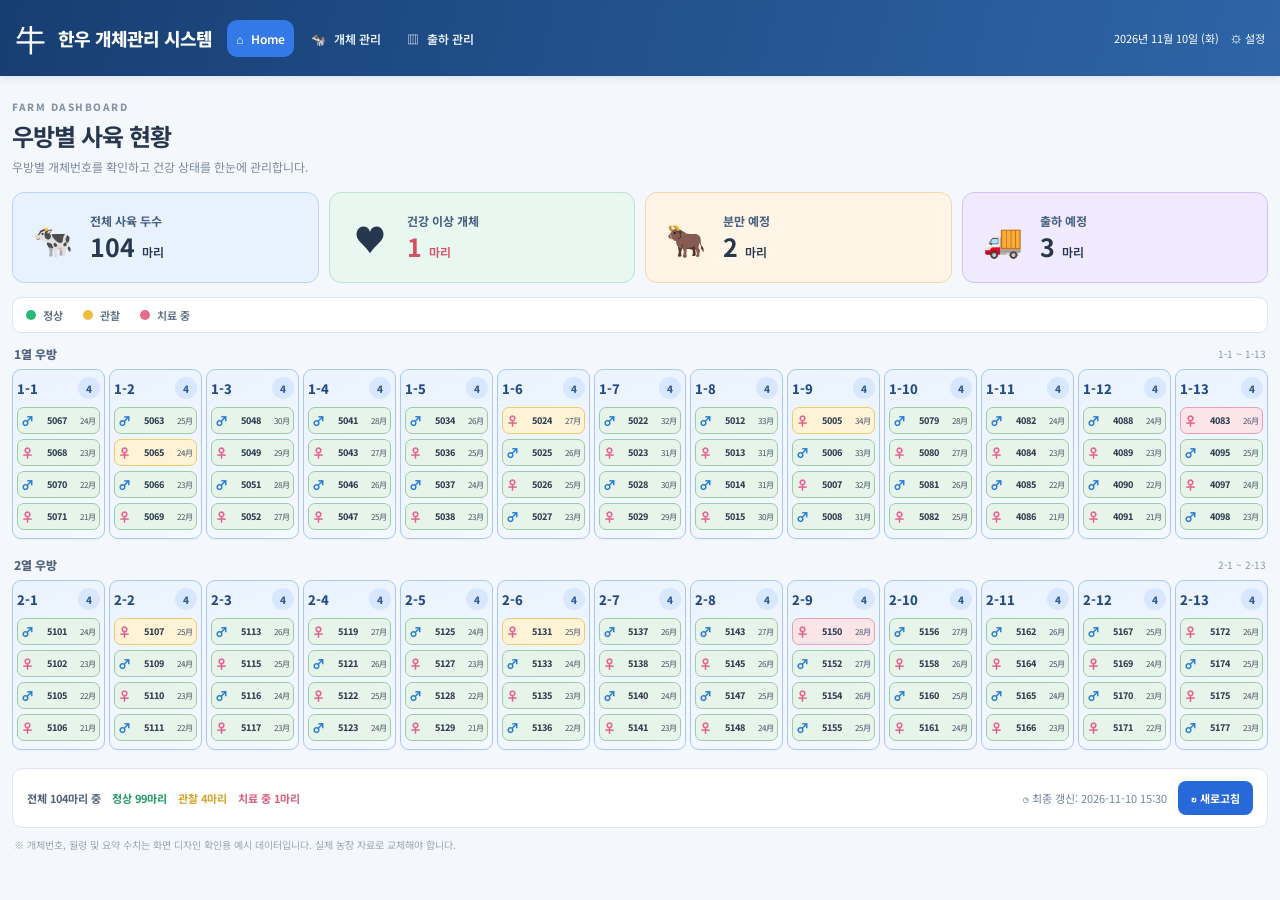
==== index.html @ b90d344c "first commit" ====
<!DOCTYPE html>
<html lang="ko">
<head>
<meta charset="UTF-8">
<meta name="viewport" content="width=device-width, initial-scale=1.0">
<meta name="description" content="한우 농장의 우방별 개체 현황 관리">
<title>한우 개체관리 시스템</title>
<link rel="stylesheet" href="style.css">
</head>
<body>
<header class="site-header">
  <a class="brand" href="#"><span class="brand-icon">牛</span><span class="brand-name">한우 개체관리 시스템</span></a>
  <nav class="main-nav" aria-label="주 메뉴">
    <a class="nav-link active" href="#"><span>⌂</span>Home</a>
    <a class="nav-link" href="#"><span>🐄</span>개체 관리</a>
    <a class="nav-link" href="#"><span>▥</span>출하 관리</a>
  </nav>
  <div class="header-tools"><span class="today">2026년 11월 10일 (화)</span><a href="#">⚙ 설정</a></div>
</header>
<main class="page">
  <section class="page-title"><p class="eyebrow">FARM DASHBOARD</p><h1>우방별 사육 현황</h1><p>우방별 개체번호를 확인하고 건강 상태를 한눈에 관리합니다.</p></section>
  <section class="summary-cards">
    <article class="summary-card total"><span class="summary-icon">🐄</span><div><span class="summary-label">전체 사육 두수</span><strong>104 <small>마리</small></strong></div></article>
    <article class="summary-card health"><span class="summary-icon">♥</span><div><span class="summary-label">건강 이상 개체</span><strong>1 <small>마리</small></strong></div></article>
    <article class="summary-card calving"><span class="summary-icon">🐂</span><div><span class="summary-label">분만 예정</span><strong>2 <small>마리</small></strong></div></article>
    <article class="summary-card shipping"><span class="summary-icon">🚚</span><div><span class="summary-label">출하 예정</span><strong>3 <small>마리</small></strong></div></article>
  </section>
  <section class="legend"><span><i class="dot normal-dot"></i>정상</span><span><i class="dot watch-dot"></i>관찰</span><span><i class="dot treatment-dot"></i>치료 중</span></section>
  <section class="pens-section">
    <div class="row-heading"><h2>1열 우방</h2><span>1-1 ~ 1-13</span></div>
    <div class="pen-grid"><section class="pen"><div class="pen-head"><h2>1-1</h2><span class="pen-count">4</span></div><div class="animal-list"><div class="animal normal"><span class="sex male" aria-label="수소">♂</span><strong>5067</strong><span class="age">24月</span></div><div class="animal normal"><span class="sex female" aria-label="암소">♀</span><strong>5068</strong><span class="age">23月</span></div><div class="animal normal"><span class="sex male" aria-label="수소">♂</span><strong>5070</strong><span class="age">22月</span></div><div class="animal normal"><span class="sex female" aria-label="암소">♀</span><strong>5071</strong><span class="age">21月</span></div></div></section>
<section class="pen"><div class="pen-head"><h2>1-2</h2><span class="pen-count">4</span></div><div class="animal-list"><div class="animal normal"><span class="sex male" aria-label="수소">♂</span><strong>5063</strong><span class="age">25月</span></div><div class="animal watch"><span class="sex female" aria-label="암소">♀</span><strong>5065</strong><span class="age">24月</span></div><div class="animal normal"><span class="sex male" aria-label="수소">♂</span><strong>5066</strong><span class="age">23月</span></div><div class="animal normal"><span class="sex female" aria-label="암소">♀</span><strong>5069</strong><span class="age">22月</span></div></div></section>
<section class="pen"><div class="pen-head"><h2>1-3</h2><span class="pen-count">4</span></div><div class="animal-list"><div class="animal normal"><span class="sex male" aria-label="수소">♂</span><strong>5048</strong><span class="age">30月</span></div><div class="animal normal"><span class="sex female" aria-label="암소">♀</span><strong>5049</strong><span class="age">29月</span></div><div class="animal normal"><span class="sex male" aria-label="수소">♂</span><strong>5051</strong><span class="age">28月</span></div><div class="animal normal"><span class="sex female" aria-label="암소">♀</span><strong>5052</strong><span class="age">27月</span></div></div></section>
<section class="pen"><div class="pen-head"><h2>1-4</h2><span class="pen-count">4</span></div><div class="animal-list"><div class="animal normal"><span class="sex male" aria-label="수소">♂</span><strong>5041</strong><span class="age">28月</span></div><div class="animal normal"><span class="sex female" aria-label="암소">♀</span><strong>5043</strong><span class="age">27月</span></div><div class="animal normal"><span class="sex male" aria-label="수소">♂</span><strong>5046</strong><span class="age">26月</span></div><div class="animal normal"><span class="sex female" aria-label="암소">♀</span><strong>5047</strong><span class="age">25月</span></div></div></section>
<section class="pen"><div class="pen-head"><h2>1-5</h2><span class="pen-count">4</span></div><div class="animal-list"><div class="animal normal"><span class="sex male" aria-label="수소">♂</span><strong>5034</strong><span class="age">26月</span></div><div class="animal normal"><span class="sex female" aria-label="암소">♀</span><strong>5036</strong><span class="age">25月</span></div><div class="animal normal"><span class="sex male" aria-label="수소">♂</span><strong>5037</strong><span class="age">24月</span></div><div class="animal normal"><span class="sex female" aria-label="암소">♀</span><strong>5038</strong><span class="age">23月</span></div></div></section>
<section class="pen"><div class="pen-head"><h2>1-6</h2><span class="pen-count">4</span></div><div class="animal-list"><div class="animal watch"><span class="sex female" aria-label="암소">♀</span><strong>5024</strong><span class="age">27月</span></div><div class="animal normal"><span class="sex male" aria-label="수소">♂</span><strong>5025</strong><span class="age">26月</span></div><div class="animal normal"><span class="sex female" aria-label="암소">♀</span><strong>5026</strong><span class="age">25月</span></div><div class="animal normal"><span class="sex male" aria-label="수소">♂</span><strong>5027</strong><span class="age">23月</span></div></div></section>
<section class="pen"><div class="pen-head"><h2>1-7</h2><span class="pen-count">4</span></div><div class="animal-list"><div class="animal normal"><span class="sex male" aria-label="수소">♂</span><strong>5022</strong><span class="age">32月</span></div><div class="animal normal"><span class="sex female" aria-label="암소">♀</span><strong>5023</strong><span class="age">31月</span></div><div class="animal normal"><span class="sex male" aria-label="수소">♂</span><strong>5028</strong><span class="age">30月</span></div><div class="animal normal"><span class="sex female" aria-label="암소">♀</span><strong>5029</strong><span class="age">29月</span></div></div></section>
<section class="pen"><div class="pen-head"><h2>1-8</h2><span class="pen-count">4</span></div><div class="animal-list"><div class="animal normal"><span class="sex male" aria-label="수소">♂</span><strong>5012</strong><span class="age">33月</span></div><div class="animal normal"><span class="sex female" aria-label="암소">♀</span><strong>5013</strong><span class="age">31月</span></div><div class="animal normal"><span class="sex male" aria-label="수소">♂</span><strong>5014</strong><span class="age">31月</span></div><div class="animal normal"><span class="sex female" aria-label="암소">♀</span><strong>5015</strong><span class="age">30月</span></div></div></section>
<section class="pen"><div class="pen-head"><h2>1-9</h2><span class="pen-count">4</span></div><div class="animal-list"><div class="animal watch"><span class="sex female" aria-label="암소">♀</span><strong>5005</strong><span class="age">34月</span></div><div class="animal normal"><span class="sex male" aria-label="수소">♂</span><strong>5006</strong><span class="age">33月</span></div><div class="animal normal"><span class="sex female" aria-label="암소">♀</span><strong>5007</strong><span class="age">32月</span></div><div class="animal normal"><span class="sex male" aria-label="수소">♂</span><strong>5008</strong><span class="age">31月</span></div></div></section>
<section class="pen"><div class="pen-head"><h2>1-10</h2><span class="pen-count">4</span></div><div class="animal-list"><div class="animal normal"><span class="sex male" aria-label="수소">♂</span><strong>5079</strong><span class="age">28月</span></div><div class="animal normal"><span class="sex female" aria-label="암소">♀</span><strong>5080</strong><span class="age">27月</span></div><div class="animal normal"><span class="sex male" aria-label="수소">♂</span><strong>5081</strong><span class="age">26月</span></div><div class="animal normal"><span class="sex female" aria-label="암소">♀</span><strong>5082</strong><span class="age">25月</span></div></div></section>
<section class="pen"><div class="pen-head"><h2>1-11</h2><span class="pen-count">4</span></div><div class="animal-list"><div class="animal normal"><span class="sex male" aria-label="수소">♂</span><strong>4082</strong><span class="age">24月</span></div><div class="animal normal"><span class="sex female" aria-label="암소">♀</span><strong>4084</strong><span class="age">23月</span></div><div class="animal normal"><span class="sex male" aria-label="수소">♂</span><strong>4085</strong><span class="age">22月</span></div><div class="animal normal"><span class="sex female" aria-label="암소">♀</span><strong>4086</strong><span class="age">21月</span></div></div></section>
<section class="pen"><div class="pen-head"><h2>1-12</h2><span class="pen-count">4</span></div><div class="animal-list"><div class="animal normal"><span class="sex male" aria-label="수소">♂</span><strong>4088</strong><span class="age">24月</span></div><div class="animal normal"><span class="sex female" aria-label="암소">♀</span><strong>4089</strong><span class="age">23月</span></div><div class="animal normal"><span class="sex male" aria-label="수소">♂</span><strong>4090</strong><span class="age">22月</span></div><div class="animal normal"><span class="sex female" aria-label="암소">♀</span><strong>4091</strong><span class="age">21月</span></div></div></section>
<section class="pen"><div class="pen-head"><h2>1-13</h2><span class="pen-count">4</span></div><div class="animal-list"><div class="animal treatment"><span class="sex female" aria-label="암소">♀</span><strong>4083</strong><span class="age">26月</span></div><div class="animal normal"><span class="sex male" aria-label="수소">♂</span><strong>4095</strong><span class="age">25月</span></div><div class="animal normal"><span class="sex female" aria-label="암소">♀</span><strong>4097</strong><span class="age">24月</span></div><div class="animal normal"><span class="sex male" aria-label="수소">♂</span><strong>4098</strong><span class="age">23月</span></div></div></section></div>
    <div class="row-heading second"><h2>2열 우방</h2><span>2-1 ~ 2-13</span></div>
    <div class="pen-grid"><section class="pen"><div class="pen-head"><h2>2-1</h2><span class="pen-count">4</span></div><div class="animal-list"><div class="animal normal"><span class="sex male" aria-label="수소">♂</span><strong>5101</strong><span class="age">24月</span></div><div class="animal normal"><span class="sex female" aria-label="암소">♀</span><strong>5102</strong><span class="age">23月</span></div><div class="animal normal"><span class="sex male" aria-label="수소">♂</span><strong>5105</strong><span class="age">22月</span></div><div class="animal normal"><span class="sex female" aria-label="암소">♀</span><strong>5106</strong><span class="age">21月</span></div></div></section>
<section class="pen"><div class="pen-head"><h2>2-2</h2><span class="pen-count">4</span></div><div class="animal-list"><div class="animal watch"><span class="sex female" aria-label="암소">♀</span><strong>5107</strong><span class="age">25月</span></div><div class="animal normal"><span class="sex male" aria-label="수소">♂</span><strong>5109</strong><span class="age">24月</span></div><div class="animal normal"><span class="sex female" aria-label="암소">♀</span><strong>5110</strong><span class="age">23月</span></div><div class="animal normal"><span class="sex male" aria-label="수소">♂</span><strong>5111</strong><span class="age">22月</span></div></div></section>
<section class="pen"><div class="pen-head"><h2>2-3</h2><span class="pen-count">4</span></div><div class="animal-list"><div class="animal normal"><span class="sex male" aria-label="수소">♂</span><strong>5113</strong><span class="age">26月</span></div><div class="animal normal"><span class="sex female" aria-label="암소">♀</span><strong>5115</strong><span class="age">25月</span></div><div class="animal normal"><span class="sex male" aria-label="수소">♂</span><strong>5116</strong><span class="age">24月</span></div><div class="animal normal"><span class="sex female" aria-label="암소">♀</span><strong>5117</strong><span class="age">23月</span></div></div></section>
<section class="pen"><div class="pen-head"><h2>2-4</h2><span class="pen-count">4</span></div><div class="animal-list"><div class="animal normal"><span class="sex female" aria-label="암소">♀</span><strong>5119</strong><span class="age">27月</span></div><div class="animal normal"><span class="sex male" aria-label="수소">♂</span><strong>5121</strong><span class="age">26月</span></div><div class="animal normal"><span class="sex female" aria-label="암소">♀</span><strong>5122</strong><span class="age">25月</span></div><div class="animal normal"><span class="sex male" aria-label="수소">♂</span><strong>5123</strong><span class="age">24月</span></div></div></section>
<section class="pen"><div class="pen-head"><h2>2-5</h2><span class="pen-count">4</span></div><div class="animal-list"><div class="animal normal"><span class="sex male" aria-label="수소">♂</span><strong>5125</strong><span class="age">24月</span></div><div class="animal normal"><span class="sex female" aria-label="암소">♀</span><strong>5127</strong><span class="age">23月</span></div><div class="animal normal"><span class="sex male" aria-label="수소">♂</span><strong>5128</strong><span class="age">22月</span></div><div class="animal normal"><span class="sex female" aria-label="암소">♀</span><strong>5129</strong><span class="age">21月</span></div></div></section>
<section class="pen"><div class="pen-head"><h2>2-6</h2><span class="pen-count">4</span></div><div class="animal-list"><div class="animal watch"><span class="sex female" aria-label="암소">♀</span><strong>5131</strong><span class="age">25月</span></div><div class="animal normal"><span class="sex male" aria-label="수소">♂</span><strong>5133</strong><span class="age">24月</span></div><div class="animal normal"><span class="sex female" aria-label="암소">♀</span><strong>5135</strong><span class="age">23月</span></div><div class="animal normal"><span class="sex male" aria-label="수소">♂</span><strong>5136</strong><span class="age">22月</span></div></div></section>
<section class="pen"><div class="pen-head"><h2>2-7</h2><span class="pen-count">4</span></div><div class="animal-list"><div class="animal normal"><span class="sex male" aria-label="수소">♂</span><strong>5137</strong><span class="age">26月</span></div><div class="animal normal"><span class="sex female" aria-label="암소">♀</span><strong>5138</strong><span class="age">25月</span></div><div class="animal normal"><span class="sex male" aria-label="수소">♂</span><strong>5140</strong><span class="age">24月</span></div><div class="animal normal"><span class="sex female" aria-label="암소">♀</span><strong>5141</strong><span class="age">23月</span></div></div></section>
<section class="pen"><div class="pen-head"><h2>2-8</h2><span class="pen-count">4</span></div><div class="animal-list"><div class="animal normal"><span class="sex male" aria-label="수소">♂</span><strong>5143</strong><span class="age">27月</span></div><div class="animal normal"><span class="sex female" aria-label="암소">♀</span><strong>5145</strong><span class="age">26月</span></div><div class="animal normal"><span class="sex male" aria-label="수소">♂</span><strong>5147</strong><span class="age">25月</span></div><div class="animal normal"><span class="sex female" aria-label="암소">♀</span><strong>5148</strong><span class="age">24月</span></div></div></section>
<section class="pen"><div class="pen-head"><h2>2-9</h2><span class="pen-count">4</span></div><div class="animal-list"><div class="animal treatment"><span class="sex female" aria-label="암소">♀</span><strong>5150</strong><span class="age">28月</span></div><div class="animal normal"><span class="sex male" aria-label="수소">♂</span><strong>5152</strong><span class="age">27月</span></div><div class="animal normal"><span class="sex female" aria-label="암소">♀</span><strong>5154</strong><span class="age">26月</span></div><div class="animal normal"><span class="sex male" aria-label="수소">♂</span><strong>5155</strong><span class="age">25月</span></div></div></section>
<section class="pen"><div class="pen-head"><h2>2-10</h2><span class="pen-count">4</span></div><div class="animal-list"><div class="animal normal"><span class="sex male" aria-label="수소">♂</span><strong>5156</strong><span class="age">27月</span></div><div class="animal normal"><span class="sex female" aria-label="암소">♀</span><strong>5158</strong><span class="age">26月</span></div><div class="animal normal"><span class="sex male" aria-label="수소">♂</span><strong>5160</strong><span class="age">25月</span></div><div class="animal normal"><span class="sex female" aria-label="암소">♀</span><strong>5161</strong><span class="age">24月</span></div></div></section>
<section class="pen"><div class="pen-head"><h2>2-11</h2><span class="pen-count">4</span></div><div class="animal-list"><div class="animal normal"><span class="sex male" aria-label="수소">♂</span><strong>5162</strong><span class="age">26月</span></div><div class="animal normal"><span class="sex female" aria-label="암소">♀</span><strong>5164</strong><span class="age">25月</span></div><div class="animal normal"><span class="sex male" aria-label="수소">♂</span><strong>5165</strong><span class="age">24月</span></div><div class="animal normal"><span class="sex female" aria-label="암소">♀</span><strong>5166</strong><span class="age">23月</span></div></div></section>
<section class="pen"><div class="pen-head"><h2>2-12</h2><span class="pen-count">4</span></div><div class="animal-list"><div class="animal normal"><span class="sex male" aria-label="수소">♂</span><strong>5167</strong><span class="age">25月</span></div><div class="animal normal"><span class="sex female" aria-label="암소">♀</span><strong>5169</strong><span class="age">24月</span></div><div class="animal normal"><span class="sex male" aria-label="수소">♂</span><strong>5170</strong><span class="age">23月</span></div><div class="animal normal"><span class="sex female" aria-label="암소">♀</span><strong>5171</strong><span class="age">22月</span></div></div></section>
<section class="pen"><div class="pen-head"><h2>2-13</h2><span class="pen-count">4</span></div><div class="animal-list"><div class="animal normal"><span class="sex female" aria-label="암소">♀</span><strong>5172</strong><span class="age">26月</span></div><div class="animal normal"><span class="sex male" aria-label="수소">♂</span><strong>5174</strong><span class="age">25月</span></div><div class="animal normal"><span class="sex female" aria-label="암소">♀</span><strong>5175</strong><span class="age">24月</span></div><div class="animal normal"><span class="sex male" aria-label="수소">♂</span><strong>5177</strong><span class="age">23月</span></div></div></section></div>
  </section>
  <footer class="dashboard-footer">
    <div class="health-summary"><strong>전체 104마리 중</strong><b class="ok">정상 99마리</b><b class="watch-text">관찰 4마리</b><b class="treat-text">치료 중 1마리</b></div>
    <div class="footer-right"><span>◷ 최종 갱신: 2026-11-10 15:30</span><button type="button">↻ 새로고침</button></div>
  </footer>
  <p class="sample-note">※ 개체번호, 월령 및 요약 수치는 화면 디자인 확인용 예시 데이터입니다. 실제 농장 자료로 교체해야 합니다.</p>
</main>
</body>
</html>
---- style.css ----
@import url('https://fonts.googleapis.com/css2?family=Noto+Sans+KR:wght@400;500;600;700;800&display=swap');
:root{--ink:#25364e;--muted:#7e8ba0;--line:#dce5f1}
*{box-sizing:border-box}
body{margin:0;background:#f4f7fc;color:var(--ink);font-family:'Noto Sans KR','Malgun Gothic',sans-serif}
.site-header{min-height:76px;padding:0 24px;display:flex;align-items:center;gap:28px;background:linear-gradient(105deg,#173e72,#2e65a7);color:#fff;box-shadow:0 2px 8px #163b681c}
.brand{display:flex;align-items:center;gap:12px;color:#fff;text-decoration:none;white-space:nowrap}
.brand-icon{font-size:31px}.brand-name{font-size:21px;font-weight:800;letter-spacing:-.8px}
.main-nav{display:flex;align-items:center;gap:8px;height:76px}
.nav-link{display:inline-flex;align-items:center;gap:8px;padding:11px 15px;border-radius:10px;color:#e8f0fb;text-decoration:none;font-size:14px;font-weight:600;white-space:nowrap}
.nav-link:hover,.nav-link.active{background:#3479e8;color:#fff}
.header-tools{display:flex;align-items:center;gap:22px;margin-left:auto;white-space:nowrap;font-size:13px}
.header-tools a{color:#fff;text-decoration:none}
.page{max-width:1800px;margin:0 auto;padding:23px 20px 26px}
.page-title{margin-bottom:17px}.eyebrow{margin:0 0 4px;color:#8292a9;font-size:10px;font-weight:800;letter-spacing:1.5px}
h1{margin:0;font-size:24px;letter-spacing:-1px}.page-title p:last-child{margin:5px 0 0;color:var(--muted);font-size:12px}
.summary-cards{display:grid;grid-template-columns:repeat(4,minmax(0,1fr));gap:10px}
.summary-card{min-height:91px;padding:13px 16px;display:flex;align-items:center;gap:13px;border:1px solid;border-radius:12px}
.total{background:#e8f2ff;border-color:#b9d4fb}.health{background:#e8f7ef;border-color:#b8e5ce}.calving{background:#fff4e5;border-color:#f3d8ad}.shipping{background:#f0eaff;border-color:#d2c0fa}
.summary-icon{width:48px;text-align:center;font-size:32px}.summary-label{display:block;color:#456080;font-size:12px;font-weight:700}
.summary-card strong{display:block;margin-top:1px;color:#26374e;font-size:25px;line-height:1.3}.summary-card small{font-size:12px;font-weight:600}.health strong{color:#d94e61}
.legend{display:flex;align-items:center;gap:20px;margin:14px 0 12px;padding:9px 13px;border:1px solid var(--line);border-radius:9px;background:#fff}
.legend span{display:inline-flex;align-items:center;gap:7px;color:#596a82;font-size:11px;font-weight:600}
.dot{width:10px;height:10px;border-radius:50%;display:inline-block}.normal-dot{background:#27b978}.watch-dot{background:#edbd3f}.treatment-dot{background:#e66c8a}
.row-heading{display:flex;align-items:center;justify-content:space-between;margin:9px 2px 7px}.row-heading h2{margin:0;color:#50627c;font-size:12px;font-weight:800}.row-heading span{color:#8a98ab;font-size:10px}
.pen-grid{display:grid;grid-template-columns:repeat(13,minmax(0,1fr));gap:5px}
.pen{min-width:0;min-height:164px;padding:7px 6px 8px;border:1px solid #a9c8fa;border-radius:9px;background:linear-gradient(155deg,#eaf3ff,#f4f8ff);box-shadow:0 1px 2px #284d7a0a}
.pen-head{display:flex;align-items:center;justify-content:space-between;margin-bottom:8px}.pen-head h2{margin:0;color:#234b83;font-size:13px;font-weight:800}
.pen-count{display:inline-grid;place-items:center;min-width:22px;height:22px;padding:0 5px;border-radius:50%;background:#d7e7ff;color:#315b91;font-size:10px;font-weight:800}
.animal-list{display:flex;flex-direction:column;gap:5px}
.animal{min-width:0;min-height:27px;padding:3px 4px;display:flex;align-items:center;justify-content:space-between;gap:3px;border:1px solid;border-radius:7px;color:#304052;font-size:10px;white-space:nowrap}
.animal.normal{background:#e7f4e9;border-color:#9acda4}.animal.watch{background:#fff3d5;border-color:#edcb72}.animal.treatment{background:#fbe5e9;border-color:#e6a0b0}
.sex{flex:0 0 auto;font-size:13px;font-weight:800}.male{color:#287bd8}.female{color:#e75b8d}
.animal strong{min-width:0;overflow:hidden;text-overflow:clip;font-size:10px;font-weight:800}.age{flex:0 0 auto;color:#46556a;font-size:9px}
.second{margin-top:17px}
.dashboard-footer{display:flex;align-items:center;justify-content:space-between;gap:14px;margin-top:18px;padding:12px 14px;border:1px solid var(--line);border-radius:10px;background:#fff}
.health-summary,.footer-right{display:flex;align-items:center;flex-wrap:wrap;gap:11px;font-size:11px}.health-summary strong{color:#52637b}
.ok{color:#239c66}.watch-text{color:#d6a52b}.treat-text{color:#d85f7d}.footer-right{color:#75849a}
.footer-right button{padding:9px 13px;border:0;border-radius:8px;background:#2869d9;color:#fff;font:inherit;font-size:11px;font-weight:700}
.sample-note{margin:9px 2px 0;color:#9aa5b4;font-size:10px}
@media(max-width:1350px){.site-header{gap:15px;padding:0 15px}.brand-name{font-size:18px}.nav-link{padding:10px 9px;font-size:12px}.header-tools{gap:12px;font-size:11px}.page{padding-left:12px;padding-right:12px}.pen-grid{gap:4px}.pen{padding-left:4px;padding-right:4px}.animal{gap:2px;padding-left:3px;padding-right:3px}.animal strong{font-size:9px}.age{font-size:8px}}
@media(max-width:900px){.site-header{flex-wrap:wrap;padding:12px 15px;gap:8px 16px}.main-nav{height:auto;order:3;width:100%}.header-tools{margin-left:auto}.summary-cards{grid-template-columns:repeat(2,minmax(0,1fr))}.pen-grid{grid-template-columns:repeat(7,minmax(0,1fr))}.pen{min-height:155px}.dashboard-footer{align-items:flex-start;flex-direction:column}}
@media(max-width:560px){.brand-name{font-size:16px}.header-tools .today{display:none}.main-nav{gap:3px}.nav-link{padding:8px 9px;font-size:11px}.summary-cards{gap:6px}.summary-card{min-height:75px;padding:8px;gap:7px}.summary-icon{width:30px;font-size:22px}.summary-card strong{font-size:20px}.summary-label{font-size:10px}.pen-grid{grid-template-columns:repeat(4,minmax(0,1fr))}.pen{min-height:150px;padding:7px}.pen-head h2{font-size:12px}.animal{min-height:25px}.animal strong{font-size:10px}.age{font-size:9px}}
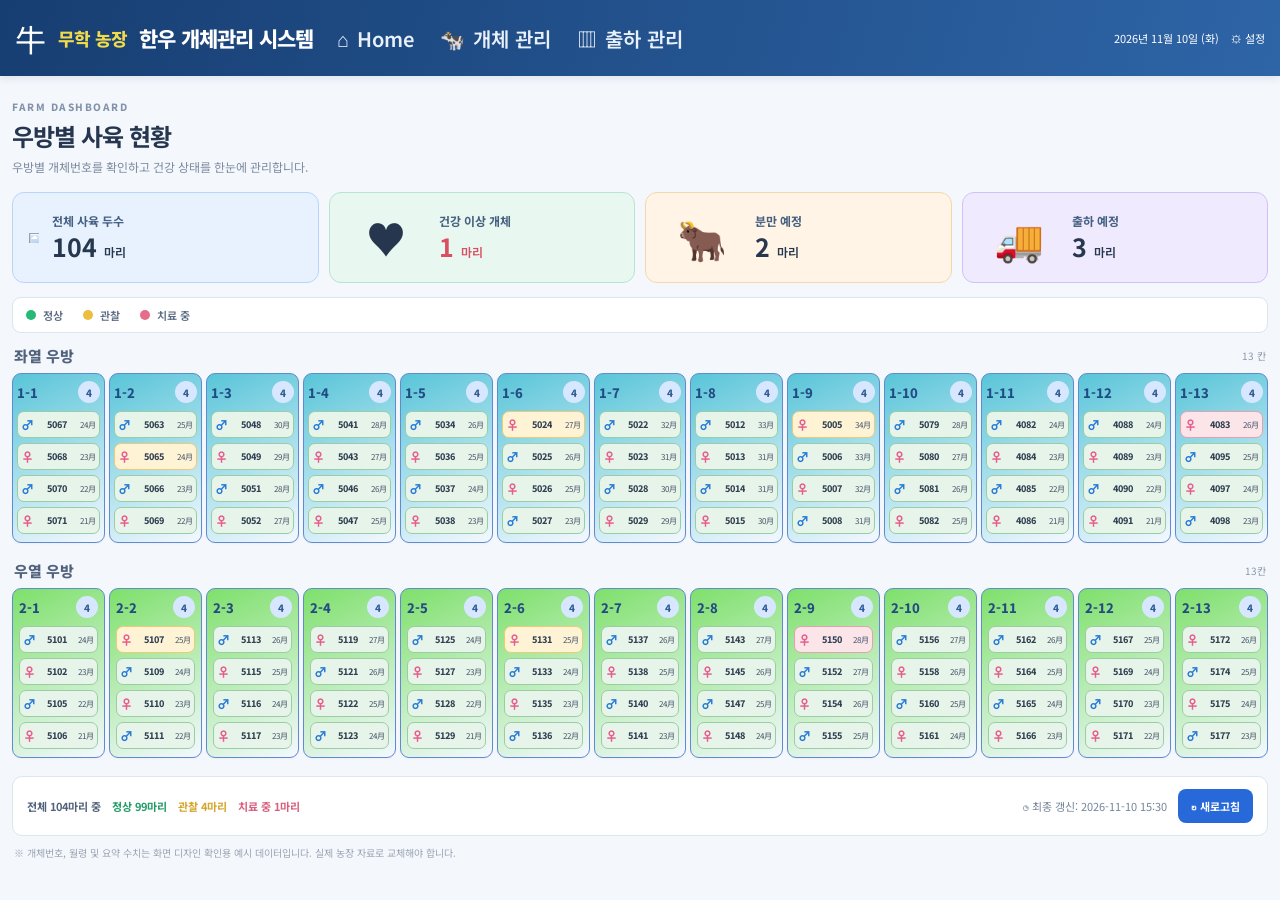
==== commit 510415a3: "11-11re version2" ====
--- a/index.html
+++ b/index.html
@@ -1,66 +1,737 @@
-<!DOCTYPE html>
+<!doctype html>
 <html lang="ko">
-<head>
-<meta charset="UTF-8">
-<meta name="viewport" content="width=device-width, initial-scale=1.0">
-<meta name="description" content="한우 농장의 우방별 개체 현황 관리">
-<title>한우 개체관리 시스템</title>
-<link rel="stylesheet" href="style.css">
-</head>
-<body>
-<header class="site-header">
-  <a class="brand" href="#"><span class="brand-icon">牛</span><span class="brand-name">한우 개체관리 시스템</span></a>
-  <nav class="main-nav" aria-label="주 메뉴">
-    <a class="nav-link active" href="#"><span>⌂</span>Home</a>
-    <a class="nav-link" href="#"><span>🐄</span>개체 관리</a>
-    <a class="nav-link" href="#"><span>▥</span>출하 관리</a>
-  </nav>
-  <div class="header-tools"><span class="today">2026년 11월 10일 (화)</span><a href="#">⚙ 설정</a></div>
-</header>
-<main class="page">
-  <section class="page-title"><p class="eyebrow">FARM DASHBOARD</p><h1>우방별 사육 현황</h1><p>우방별 개체번호를 확인하고 건강 상태를 한눈에 관리합니다.</p></section>
-  <section class="summary-cards">
-    <article class="summary-card total"><span class="summary-icon">🐄</span><div><span class="summary-label">전체 사육 두수</span><strong>104 <small>마리</small></strong></div></article>
-    <article class="summary-card health"><span class="summary-icon">♥</span><div><span class="summary-label">건강 이상 개체</span><strong>1 <small>마리</small></strong></div></article>
-    <article class="summary-card calving"><span class="summary-icon">🐂</span><div><span class="summary-label">분만 예정</span><strong>2 <small>마리</small></strong></div></article>
-    <article class="summary-card shipping"><span class="summary-icon">🚚</span><div><span class="summary-label">출하 예정</span><strong>3 <small>마리</small></strong></div></article>
-  </section>
-  <section class="legend"><span><i class="dot normal-dot"></i>정상</span><span><i class="dot watch-dot"></i>관찰</span><span><i class="dot treatment-dot"></i>치료 중</span></section>
-  <section class="pens-section">
-    <div class="row-heading"><h2>1열 우방</h2><span>1-1 ~ 1-13</span></div>
-    <div class="pen-grid"><section class="pen"><div class="pen-head"><h2>1-1</h2><span class="pen-count">4</span></div><div class="animal-list"><div class="animal normal"><span class="sex male" aria-label="수소">♂</span><strong>5067</strong><span class="age">24月</span></div><div class="animal normal"><span class="sex female" aria-label="암소">♀</span><strong>5068</strong><span class="age">23月</span></div><div class="animal normal"><span class="sex male" aria-label="수소">♂</span><strong>5070</strong><span class="age">22月</span></div><div class="animal normal"><span class="sex female" aria-label="암소">♀</span><strong>5071</strong><span class="age">21月</span></div></div></section>
-<section class="pen"><div class="pen-head"><h2>1-2</h2><span class="pen-count">4</span></div><div class="animal-list"><div class="animal normal"><span class="sex male" aria-label="수소">♂</span><strong>5063</strong><span class="age">25月</span></div><div class="animal watch"><span class="sex female" aria-label="암소">♀</span><strong>5065</strong><span class="age">24月</span></div><div class="animal normal"><span class="sex male" aria-label="수소">♂</span><strong>5066</strong><span class="age">23月</span></div><div class="animal normal"><span class="sex female" aria-label="암소">♀</span><strong>5069</strong><span class="age">22月</span></div></div></section>
-<section class="pen"><div class="pen-head"><h2>1-3</h2><span class="pen-count">4</span></div><div class="animal-list"><div class="animal normal"><span class="sex male" aria-label="수소">♂</span><strong>5048</strong><span class="age">30月</span></div><div class="animal normal"><span class="sex female" aria-label="암소">♀</span><strong>5049</strong><span class="age">29月</span></div><div class="animal normal"><span class="sex male" aria-label="수소">♂</span><strong>5051</strong><span class="age">28月</span></div><div class="animal normal"><span class="sex female" aria-label="암소">♀</span><strong>5052</strong><span class="age">27月</span></div></div></section>
-<section class="pen"><div class="pen-head"><h2>1-4</h2><span class="pen-count">4</span></div><div class="animal-list"><div class="animal normal"><span class="sex male" aria-label="수소">♂</span><strong>5041</strong><span class="age">28月</span></div><div class="animal normal"><span class="sex female" aria-label="암소">♀</span><strong>5043</strong><span class="age">27月</span></div><div class="animal normal"><span class="sex male" aria-label="수소">♂</span><strong>5046</strong><span class="age">26月</span></div><div class="animal normal"><span class="sex female" aria-label="암소">♀</span><strong>5047</strong><span class="age">25月</span></div></div></section>
-<section class="pen"><div class="pen-head"><h2>1-5</h2><span class="pen-count">4</span></div><div class="animal-list"><div class="animal normal"><span class="sex male" aria-label="수소">♂</span><strong>5034</strong><span class="age">26月</span></div><div class="animal normal"><span class="sex female" aria-label="암소">♀</span><strong>5036</strong><span class="age">25月</span></div><div class="animal normal"><span class="sex male" aria-label="수소">♂</span><strong>5037</strong><span class="age">24月</span></div><div class="animal normal"><span class="sex female" aria-label="암소">♀</span><strong>5038</strong><span class="age">23月</span></div></div></section>
-<section class="pen"><div class="pen-head"><h2>1-6</h2><span class="pen-count">4</span></div><div class="animal-list"><div class="animal watch"><span class="sex female" aria-label="암소">♀</span><strong>5024</strong><span class="age">27月</span></div><div class="animal normal"><span class="sex male" aria-label="수소">♂</span><strong>5025</strong><span class="age">26月</span></div><div class="animal normal"><span class="sex female" aria-label="암소">♀</span><strong>5026</strong><span class="age">25月</span></div><div class="animal normal"><span class="sex male" aria-label="수소">♂</span><strong>5027</strong><span class="age">23月</span></div></div></section>
-<section class="pen"><div class="pen-head"><h2>1-7</h2><span class="pen-count">4</span></div><div class="animal-list"><div class="animal normal"><span class="sex male" aria-label="수소">♂</span><strong>5022</strong><span class="age">32月</span></div><div class="animal normal"><span class="sex female" aria-label="암소">♀</span><strong>5023</strong><span class="age">31月</span></div><div class="animal normal"><span class="sex male" aria-label="수소">♂</span><strong>5028</strong><span class="age">30月</span></div><div class="animal normal"><span class="sex female" aria-label="암소">♀</span><strong>5029</strong><span class="age">29月</span></div></div></section>
-<section class="pen"><div class="pen-head"><h2>1-8</h2><span class="pen-count">4</span></div><div class="animal-list"><div class="animal normal"><span class="sex male" aria-label="수소">♂</span><strong>5012</strong><span class="age">33月</span></div><div class="animal normal"><span class="sex female" aria-label="암소">♀</span><strong>5013</strong><span class="age">31月</span></div><div class="animal normal"><span class="sex male" aria-label="수소">♂</span><strong>5014</strong><span class="age">31月</span></div><div class="animal normal"><span class="sex female" aria-label="암소">♀</span><strong>5015</strong><span class="age">30月</span></div></div></section>
-<section class="pen"><div class="pen-head"><h2>1-9</h2><span class="pen-count">4</span></div><div class="animal-list"><div class="animal watch"><span class="sex female" aria-label="암소">♀</span><strong>5005</strong><span class="age">34月</span></div><div class="animal normal"><span class="sex male" aria-label="수소">♂</span><strong>5006</strong><span class="age">33月</span></div><div class="animal normal"><span class="sex female" aria-label="암소">♀</span><strong>5007</strong><span class="age">32月</span></div><div class="animal normal"><span class="sex male" aria-label="수소">♂</span><strong>5008</strong><span class="age">31月</span></div></div></section>
-<section class="pen"><div class="pen-head"><h2>1-10</h2><span class="pen-count">4</span></div><div class="animal-list"><div class="animal normal"><span class="sex male" aria-label="수소">♂</span><strong>5079</strong><span class="age">28月</span></div><div class="animal normal"><span class="sex female" aria-label="암소">♀</span><strong>5080</strong><span class="age">27月</span></div><div class="animal normal"><span class="sex male" aria-label="수소">♂</span><strong>5081</strong><span class="age">26月</span></div><div class="animal normal"><span class="sex female" aria-label="암소">♀</span><strong>5082</strong><span class="age">25月</span></div></div></section>
-<section class="pen"><div class="pen-head"><h2>1-11</h2><span class="pen-count">4</span></div><div class="animal-list"><div class="animal normal"><span class="sex male" aria-label="수소">♂</span><strong>4082</strong><span class="age">24月</span></div><div class="animal normal"><span class="sex female" aria-label="암소">♀</span><strong>4084</strong><span class="age">23月</span></div><div class="animal normal"><span class="sex male" aria-label="수소">♂</span><strong>4085</strong><span class="age">22月</span></div><div class="animal normal"><span class="sex female" aria-label="암소">♀</span><strong>4086</strong><span class="age">21月</span></div></div></section>
-<section class="pen"><div class="pen-head"><h2>1-12</h2><span class="pen-count">4</span></div><div class="animal-list"><div class="animal normal"><span class="sex male" aria-label="수소">♂</span><strong>4088</strong><span class="age">24月</span></div><div class="animal normal"><span class="sex female" aria-label="암소">♀</span><strong>4089</strong><span class="age">23月</span></div><div class="animal normal"><span class="sex male" aria-label="수소">♂</span><strong>4090</strong><span class="age">22月</span></div><div class="animal normal"><span class="sex female" aria-label="암소">♀</span><strong>4091</strong><span class="age">21月</span></div></div></section>
-<section class="pen"><div class="pen-head"><h2>1-13</h2><span class="pen-count">4</span></div><div class="animal-list"><div class="animal treatment"><span class="sex female" aria-label="암소">♀</span><strong>4083</strong><span class="age">26月</span></div><div class="animal normal"><span class="sex male" aria-label="수소">♂</span><strong>4095</strong><span class="age">25月</span></div><div class="animal normal"><span class="sex female" aria-label="암소">♀</span><strong>4097</strong><span class="age">24月</span></div><div class="animal normal"><span class="sex male" aria-label="수소">♂</span><strong>4098</strong><span class="age">23月</span></div></div></section></div>
-    <div class="row-heading second"><h2>2열 우방</h2><span>2-1 ~ 2-13</span></div>
-    <div class="pen-grid"><section class="pen"><div class="pen-head"><h2>2-1</h2><span class="pen-count">4</span></div><div class="animal-list"><div class="animal normal"><span class="sex male" aria-label="수소">♂</span><strong>5101</strong><span class="age">24月</span></div><div class="animal normal"><span class="sex female" aria-label="암소">♀</span><strong>5102</strong><span class="age">23月</span></div><div class="animal normal"><span class="sex male" aria-label="수소">♂</span><strong>5105</strong><span class="age">22月</span></div><div class="animal normal"><span class="sex female" aria-label="암소">♀</span><strong>5106</strong><span class="age">21月</span></div></div></section>
-<section class="pen"><div class="pen-head"><h2>2-2</h2><span class="pen-count">4</span></div><div class="animal-list"><div class="animal watch"><span class="sex female" aria-label="암소">♀</span><strong>5107</strong><span class="age">25月</span></div><div class="animal normal"><span class="sex male" aria-label="수소">♂</span><strong>5109</strong><span class="age">24月</span></div><div class="animal normal"><span class="sex female" aria-label="암소">♀</span><strong>5110</strong><span class="age">23月</span></div><div class="animal normal"><span class="sex male" aria-label="수소">♂</span><strong>5111</strong><span class="age">22月</span></div></div></section>
-<section class="pen"><div class="pen-head"><h2>2-3</h2><span class="pen-count">4</span></div><div class="animal-list"><div class="animal normal"><span class="sex male" aria-label="수소">♂</span><strong>5113</strong><span class="age">26月</span></div><div class="animal normal"><span class="sex female" aria-label="암소">♀</span><strong>5115</strong><span class="age">25月</span></div><div class="animal normal"><span class="sex male" aria-label="수소">♂</span><strong>5116</strong><span class="age">24月</span></div><div class="animal normal"><span class="sex female" aria-label="암소">♀</span><strong>5117</strong><span class="age">23月</span></div></div></section>
-<section class="pen"><div class="pen-head"><h2>2-4</h2><span class="pen-count">4</span></div><div class="animal-list"><div class="animal normal"><span class="sex female" aria-label="암소">♀</span><strong>5119</strong><span class="age">27月</span></div><div class="animal normal"><span class="sex male" aria-label="수소">♂</span><strong>5121</strong><span class="age">26月</span></div><div class="animal normal"><span class="sex female" aria-label="암소">♀</span><strong>5122</strong><span class="age">25月</span></div><div class="animal normal"><span class="sex male" aria-label="수소">♂</span><strong>5123</strong><span class="age">24月</span></div></div></section>
-<section class="pen"><div class="pen-head"><h2>2-5</h2><span class="pen-count">4</span></div><div class="animal-list"><div class="animal normal"><span class="sex male" aria-label="수소">♂</span><strong>5125</strong><span class="age">24月</span></div><div class="animal normal"><span class="sex female" aria-label="암소">♀</span><strong>5127</strong><span class="age">23月</span></div><div class="animal normal"><span class="sex male" aria-label="수소">♂</span><strong>5128</strong><span class="age">22月</span></div><div class="animal normal"><span class="sex female" aria-label="암소">♀</span><strong>5129</strong><span class="age">21月</span></div></div></section>
-<section class="pen"><div class="pen-head"><h2>2-6</h2><span class="pen-count">4</span></div><div class="animal-list"><div class="animal watch"><span class="sex female" aria-label="암소">♀</span><strong>5131</strong><span class="age">25月</span></div><div class="animal normal"><span class="sex male" aria-label="수소">♂</span><strong>5133</strong><span class="age">24月</span></div><div class="animal normal"><span class="sex female" aria-label="암소">♀</span><strong>5135</strong><span class="age">23月</span></div><div class="animal normal"><span class="sex male" aria-label="수소">♂</span><strong>5136</strong><span class="age">22月</span></div></div></section>
-<section class="pen"><div class="pen-head"><h2>2-7</h2><span class="pen-count">4</span></div><div class="animal-list"><div class="animal normal"><span class="sex male" aria-label="수소">♂</span><strong>5137</strong><span class="age">26月</span></div><div class="animal normal"><span class="sex female" aria-label="암소">♀</span><strong>5138</strong><span class="age">25月</span></div><div class="animal normal"><span class="sex male" aria-label="수소">♂</span><strong>5140</strong><span class="age">24月</span></div><div class="animal normal"><span class="sex female" aria-label="암소">♀</span><strong>5141</strong><span class="age">23月</span></div></div></section>
-<section class="pen"><div class="pen-head"><h2>2-8</h2><span class="pen-count">4</span></div><div class="animal-list"><div class="animal normal"><span class="sex male" aria-label="수소">♂</span><strong>5143</strong><span class="age">27月</span></div><div class="animal normal"><span class="sex female" aria-label="암소">♀</span><strong>5145</strong><span class="age">26月</span></div><div class="animal normal"><span class="sex male" aria-label="수소">♂</span><strong>5147</strong><span class="age">25月</span></div><div class="animal normal"><span class="sex female" aria-label="암소">♀</span><strong>5148</strong><span class="age">24月</span></div></div></section>
-<section class="pen"><div class="pen-head"><h2>2-9</h2><span class="pen-count">4</span></div><div class="animal-list"><div class="animal treatment"><span class="sex female" aria-label="암소">♀</span><strong>5150</strong><span class="age">28月</span></div><div class="animal normal"><span class="sex male" aria-label="수소">♂</span><strong>5152</strong><span class="age">27月</span></div><div class="animal normal"><span class="sex female" aria-label="암소">♀</span><strong>5154</strong><span class="age">26月</span></div><div class="animal normal"><span class="sex male" aria-label="수소">♂</span><strong>5155</strong><span class="age">25月</span></div></div></section>
-<section class="pen"><div class="pen-head"><h2>2-10</h2><span class="pen-count">4</span></div><div class="animal-list"><div class="animal normal"><span class="sex male" aria-label="수소">♂</span><strong>5156</strong><span class="age">27月</span></div><div class="animal normal"><span class="sex female" aria-label="암소">♀</span><strong>5158</strong><span class="age">26月</span></div><div class="animal normal"><span class="sex male" aria-label="수소">♂</span><strong>5160</strong><span class="age">25月</span></div><div class="animal normal"><span class="sex female" aria-label="암소">♀</span><strong>5161</strong><span class="age">24月</span></div></div></section>
-<section class="pen"><div class="pen-head"><h2>2-11</h2><span class="pen-count">4</span></div><div class="animal-list"><div class="animal normal"><span class="sex male" aria-label="수소">♂</span><strong>5162</strong><span class="age">26月</span></div><div class="animal normal"><span class="sex female" aria-label="암소">♀</span><strong>5164</strong><span class="age">25月</span></div><div class="animal normal"><span class="sex male" aria-label="수소">♂</span><strong>5165</strong><span class="age">24月</span></div><div class="animal normal"><span class="sex female" aria-label="암소">♀</span><strong>5166</strong><span class="age">23月</span></div></div></section>
-<section class="pen"><div class="pen-head"><h2>2-12</h2><span class="pen-count">4</span></div><div class="animal-list"><div class="animal normal"><span class="sex male" aria-label="수소">♂</span><strong>5167</strong><span class="age">25月</span></div><div class="animal normal"><span class="sex female" aria-label="암소">♀</span><strong>5169</strong><span class="age">24月</span></div><div class="animal normal"><span class="sex male" aria-label="수소">♂</span><strong>5170</strong><span class="age">23月</span></div><div class="animal normal"><span class="sex female" aria-label="암소">♀</span><strong>5171</strong><span class="age">22月</span></div></div></section>
-<section class="pen"><div class="pen-head"><h2>2-13</h2><span class="pen-count">4</span></div><div class="animal-list"><div class="animal normal"><span class="sex female" aria-label="암소">♀</span><strong>5172</strong><span class="age">26月</span></div><div class="animal normal"><span class="sex male" aria-label="수소">♂</span><strong>5174</strong><span class="age">25月</span></div><div class="animal normal"><span class="sex female" aria-label="암소">♀</span><strong>5175</strong><span class="age">24月</span></div><div class="animal normal"><span class="sex male" aria-label="수소">♂</span><strong>5177</strong><span class="age">23月</span></div></div></section></div>
-  </section>
-  <footer class="dashboard-footer">
-    <div class="health-summary"><strong>전체 104마리 중</strong><b class="ok">정상 99마리</b><b class="watch-text">관찰 4마리</b><b class="treat-text">치료 중 1마리</b></div>
-    <div class="footer-right"><span>◷ 최종 갱신: 2026-11-10 15:30</span><button type="button">↻ 새로고침</button></div>
-  </footer>
-  <p class="sample-note">※ 개체번호, 월령 및 요약 수치는 화면 디자인 확인용 예시 데이터입니다. 실제 농장 자료로 교체해야 합니다.</p>
-</main>
-</body>
-</html>+  <head>
+    <meta charset="UTF-8" />
+    <meta name="viewport" content="width=device-width, initial-scale=1.0" />
+    <meta name="description" content="한우 농장의 우방별 개체 현황 관리" />
+    <title>한우 개체관리 시스템</title>
+    <link rel="stylesheet" href="style.css" />
+  </head>
+
+  <body>
+    <header class="site-header">
+      <a class="brand" href="#">
+        <span class="brand-icon">牛</span>
+        <span class="brand-name">무학 농장</span>
+        <span class="brand-sys">한우 개체관리 시스템</span>
+      </a>
+      <nav class="main-nav" aria-label="주 메뉴">
+        <a class="nav-link active" href="#">
+          <span>⌂</span>
+          Home</a
+        >
+        <a class="nav-link" href="#">
+          <span>🐄</span>
+          개체 관리</a
+        >
+        <a class="nav-link" href="#">
+          <span>▥</span>
+          출하 관리</a
+        >
+      </nav>
+      <div class="header-tools">
+        <span class="today">2026년 11월 10일 (화)</span>
+        <a href="#">⚙ 설정</a>
+      </div>
+    </header>
+
+    <main class="page">
+      <section class="page-title">
+        <p class="eyebrow">FARM DASHBOARD</p>
+        <h1>우방별 사육 현황</h1>
+        <p>우방별 개체번호를 확인하고 건강 상태를 한눈에 관리합니다.</p>
+      </section>
+      <section class="summary-cards">
+        <article class="summary-card total">
+          <img src="images/cow.jfif" class="cow-icon" alt="황소" />
+          <div>
+            <span class="summary-label">전체 사육 두수</span>
+            <strong
+              >104
+              <small>마리</small>
+            </strong>
+          </div>
+        </article>
+        <article class="summary-card health">
+          <span class="summary-icon">♥</span>
+          <div>
+            <span class="summary-label">건강 이상 개체</span
+            ><strong>1 <small>마리</small></strong>
+          </div>
+        </article>
+        <article class="summary-card calving">
+          <span class="summary-icon">🐂</span>
+          <div>
+            <span class="summary-label">분만 예정</span
+            ><strong>2 <small>마리</small></strong>
+          </div>
+        </article>
+        <article class="summary-card shipping">
+          <span class="summary-icon">🚚</span>
+          <div>
+            <span class="summary-label">출하 예정</span
+            ><strong>3 <small>마리</small></strong>
+          </div>
+        </article>
+      </section>
+      <section class="legend">
+        <span><i class="dot normal-dot"></i>정상</span
+        ><span><i class="dot watch-dot"></i>관찰</span
+        ><span><i class="dot treatment-dot"></i>치료 중</span>
+      </section>
+      <section class="pens-section">
+        <div class="row-heading">
+          <h2>좌열 우방</h2>
+          <span>13 칸</span>
+        </div>
+        <div class="pen-grid">
+          <section class="pen">
+            <div class="pen-head">
+              <h2>1-1</h2>
+              <span class="pen-count">4</span>
+            </div>
+            <div class="animal-list">
+              <div class="animal normal">
+                <span class="sex male" aria-label="수소">♂</span
+                ><strong>5067</strong><span class="age">24月</span>
+              </div>
+              <div class="animal normal">
+                <span class="sex female" aria-label="암소">♀</span
+                ><strong>5068</strong><span class="age">23月</span>
+              </div>
+              <div class="animal normal">
+                <span class="sex male" aria-label="수소">♂</span
+                ><strong>5070</strong><span class="age">22月</span>
+              </div>
+              <div class="animal normal">
+                <span class="sex female" aria-label="암소">♀</span
+                ><strong>5071</strong><span class="age">21月</span>
+              </div>
+            </div>
+          </section>
+          <section class="pen">
+            <div class="pen-head">
+              <h2>1-2</h2>
+              <span class="pen-count">4</span>
+            </div>
+            <div class="animal-list">
+              <div class="animal normal">
+                <span class="sex male" aria-label="수소">♂</span
+                ><strong>5063</strong><span class="age">25月</span>
+              </div>
+              <div class="animal watch">
+                <span class="sex female" aria-label="암소">♀</span
+                ><strong>5065</strong><span class="age">24月</span>
+              </div>
+              <div class="animal normal">
+                <span class="sex male" aria-label="수소">♂</span
+                ><strong>5066</strong><span class="age">23月</span>
+              </div>
+              <div class="animal normal">
+                <span class="sex female" aria-label="암소">♀</span
+                ><strong>5069</strong><span class="age">22月</span>
+              </div>
+            </div>
+          </section>
+          <section class="pen">
+            <div class="pen-head">
+              <h2>1-3</h2>
+              <span class="pen-count">4</span>
+            </div>
+            <div class="animal-list">
+              <div class="animal normal">
+                <span class="sex male" aria-label="수소">♂</span
+                ><strong>5048</strong><span class="age">30月</span>
+              </div>
+              <div class="animal normal">
+                <span class="sex female" aria-label="암소">♀</span
+                ><strong>5049</strong><span class="age">29月</span>
+              </div>
+              <div class="animal normal">
+                <span class="sex male" aria-label="수소">♂</span
+                ><strong>5051</strong><span class="age">28月</span>
+              </div>
+              <div class="animal normal">
+                <span class="sex female" aria-label="암소">♀</span
+                ><strong>5052</strong><span class="age">27月</span>
+              </div>
+            </div>
+          </section>
+          <section class="pen">
+            <div class="pen-head">
+              <h2>1-4</h2>
+              <span class="pen-count">4</span>
+            </div>
+            <div class="animal-list">
+              <div class="animal normal">
+                <span class="sex male" aria-label="수소">♂</span
+                ><strong>5041</strong><span class="age">28月</span>
+              </div>
+              <div class="animal normal">
+                <span class="sex female" aria-label="암소">♀</span
+                ><strong>5043</strong><span class="age">27月</span>
+              </div>
+              <div class="animal normal">
+                <span class="sex male" aria-label="수소">♂</span
+                ><strong>5046</strong><span class="age">26月</span>
+              </div>
+              <div class="animal normal">
+                <span class="sex female" aria-label="암소">♀</span
+                ><strong>5047</strong><span class="age">25月</span>
+              </div>
+            </div>
+          </section>
+          <section class="pen">
+            <div class="pen-head">
+              <h2>1-5</h2>
+              <span class="pen-count">4</span>
+            </div>
+            <div class="animal-list">
+              <div class="animal normal">
+                <span class="sex male" aria-label="수소">♂</span
+                ><strong>5034</strong><span class="age">26月</span>
+              </div>
+              <div class="animal normal">
+                <span class="sex female" aria-label="암소">♀</span
+                ><strong>5036</strong><span class="age">25月</span>
+              </div>
+              <div class="animal normal">
+                <span class="sex male" aria-label="수소">♂</span
+                ><strong>5037</strong><span class="age">24月</span>
+              </div>
+              <div class="animal normal">
+                <span class="sex female" aria-label="암소">♀</span
+                ><strong>5038</strong><span class="age">23月</span>
+              </div>
+            </div>
+          </section>
+          <section class="pen">
+            <div class="pen-head">
+              <h2>1-6</h2>
+              <span class="pen-count">4</span>
+            </div>
+            <div class="animal-list">
+              <div class="animal watch">
+                <span class="sex female" aria-label="암소">♀</span
+                ><strong>5024</strong><span class="age">27月</span>
+              </div>
+              <div class="animal normal">
+                <span class="sex male" aria-label="수소">♂</span
+                ><strong>5025</strong><span class="age">26月</span>
+              </div>
+              <div class="animal normal">
+                <span class="sex female" aria-label="암소">♀</span
+                ><strong>5026</strong><span class="age">25月</span>
+              </div>
+              <div class="animal normal">
+                <span class="sex male" aria-label="수소">♂</span
+                ><strong>5027</strong><span class="age">23月</span>
+              </div>
+            </div>
+          </section>
+          <section class="pen">
+            <div class="pen-head">
+              <h2>1-7</h2>
+              <span class="pen-count">4</span>
+            </div>
+            <div class="animal-list">
+              <div class="animal normal">
+                <span class="sex male" aria-label="수소">♂</span
+                ><strong>5022</strong><span class="age">32月</span>
+              </div>
+              <div class="animal normal">
+                <span class="sex female" aria-label="암소">♀</span
+                ><strong>5023</strong><span class="age">31月</span>
+              </div>
+              <div class="animal normal">
+                <span class="sex male" aria-label="수소">♂</span
+                ><strong>5028</strong><span class="age">30月</span>
+              </div>
+              <div class="animal normal">
+                <span class="sex female" aria-label="암소">♀</span
+                ><strong>5029</strong><span class="age">29月</span>
+              </div>
+            </div>
+          </section>
+          <section class="pen">
+            <div class="pen-head">
+              <h2>1-8</h2>
+              <span class="pen-count">4</span>
+            </div>
+            <div class="animal-list">
+              <div class="animal normal">
+                <span class="sex male" aria-label="수소">♂</span
+                ><strong>5012</strong><span class="age">33月</span>
+              </div>
+              <div class="animal normal">
+                <span class="sex female" aria-label="암소">♀</span
+                ><strong>5013</strong><span class="age">31月</span>
+              </div>
+              <div class="animal normal">
+                <span class="sex male" aria-label="수소">♂</span
+                ><strong>5014</strong><span class="age">31月</span>
+              </div>
+              <div class="animal normal">
+                <span class="sex female" aria-label="암소">♀</span
+                ><strong>5015</strong><span class="age">30月</span>
+              </div>
+            </div>
+          </section>
+          <section class="pen">
+            <div class="pen-head">
+              <h2>1-9</h2>
+              <span class="pen-count">4</span>
+            </div>
+            <div class="animal-list">
+              <div class="animal watch">
+                <span class="sex female" aria-label="암소">♀</span
+                ><strong>5005</strong><span class="age">34月</span>
+              </div>
+              <div class="animal normal">
+                <span class="sex male" aria-label="수소">♂</span
+                ><strong>5006</strong><span class="age">33月</span>
+              </div>
+              <div class="animal normal">
+                <span class="sex female" aria-label="암소">♀</span
+                ><strong>5007</strong><span class="age">32月</span>
+              </div>
+              <div class="animal normal">
+                <span class="sex male" aria-label="수소">♂</span
+                ><strong>5008</strong><span class="age">31月</span>
+              </div>
+            </div>
+          </section>
+          <section class="pen">
+            <div class="pen-head">
+              <h2>1-10</h2>
+              <span class="pen-count">4</span>
+            </div>
+            <div class="animal-list">
+              <div class="animal normal">
+                <span class="sex male" aria-label="수소">♂</span
+                ><strong>5079</strong><span class="age">28月</span>
+              </div>
+              <div class="animal normal">
+                <span class="sex female" aria-label="암소">♀</span
+                ><strong>5080</strong><span class="age">27月</span>
+              </div>
+              <div class="animal normal">
+                <span class="sex male" aria-label="수소">♂</span
+                ><strong>5081</strong><span class="age">26月</span>
+              </div>
+              <div class="animal normal">
+                <span class="sex female" aria-label="암소">♀</span
+                ><strong>5082</strong><span class="age">25月</span>
+              </div>
+            </div>
+          </section>
+          <section class="pen">
+            <div class="pen-head">
+              <h2>1-11</h2>
+              <span class="pen-count">4</span>
+            </div>
+            <div class="animal-list">
+              <div class="animal normal">
+                <span class="sex male" aria-label="수소">♂</span
+                ><strong>4082</strong><span class="age">24月</span>
+              </div>
+              <div class="animal normal">
+                <span class="sex female" aria-label="암소">♀</span
+                ><strong>4084</strong><span class="age">23月</span>
+              </div>
+              <div class="animal normal">
+                <span class="sex male" aria-label="수소">♂</span
+                ><strong>4085</strong><span class="age">22月</span>
+              </div>
+              <div class="animal normal">
+                <span class="sex female" aria-label="암소">♀</span
+                ><strong>4086</strong><span class="age">21月</span>
+              </div>
+            </div>
+          </section>
+          <section class="pen">
+            <div class="pen-head">
+              <h2>1-12</h2>
+              <span class="pen-count">4</span>
+            </div>
+            <div class="animal-list">
+              <div class="animal normal">
+                <span class="sex male" aria-label="수소">♂</span
+                ><strong>4088</strong><span class="age">24月</span>
+              </div>
+              <div class="animal normal">
+                <span class="sex female" aria-label="암소">♀</span
+                ><strong>4089</strong><span class="age">23月</span>
+              </div>
+              <div class="animal normal">
+                <span class="sex male" aria-label="수소">♂</span
+                ><strong>4090</strong><span class="age">22月</span>
+              </div>
+              <div class="animal normal">
+                <span class="sex female" aria-label="암소">♀</span
+                ><strong>4091</strong><span class="age">21月</span>
+              </div>
+            </div>
+          </section>
+          <section class="pen">
+            <div class="pen-head">
+              <h2>1-13</h2>
+              <span class="pen-count">4</span>
+            </div>
+            <div class="animal-list">
+              <div class="animal treatment">
+                <span class="sex female" aria-label="암소">♀</span
+                ><strong>4083</strong><span class="age">26月</span>
+              </div>
+              <div class="animal normal">
+                <span class="sex male" aria-label="수소">♂</span
+                ><strong>4095</strong><span class="age">25月</span>
+              </div>
+              <div class="animal normal">
+                <span class="sex female" aria-label="암소">♀</span
+                ><strong>4097</strong><span class="age">24月</span>
+              </div>
+              <div class="animal normal">
+                <span class="sex male" aria-label="수소">♂</span
+                ><strong>4098</strong><span class="age">23月</span>
+              </div>
+            </div>
+          </section>
+        </div>
+        <div class="row-heading second">
+          <h2>우열 우방</h2>
+          <span>13칸</span>
+        </div>
+        <div class="pen-grid">
+          <section class="pen2">
+            <div class="pen-head">
+              <h2>2-1</h2>
+              <span class="pen-count">4</span>
+            </div>
+            <div class="animal-list">
+              <div class="animal normal">
+                <span class="sex male" aria-label="수소">♂</span
+                ><strong>5101</strong><span class="age">24月</span>
+              </div>
+              <div class="animal normal">
+                <span class="sex female" aria-label="암소">♀</span
+                ><strong>5102</strong><span class="age">23月</span>
+              </div>
+              <div class="animal normal">
+                <span class="sex male" aria-label="수소">♂</span
+                ><strong>5105</strong><span class="age">22月</span>
+              </div>
+              <div class="animal normal">
+                <span class="sex female" aria-label="암소">♀</span
+                ><strong>5106</strong><span class="age">21月</span>
+              </div>
+            </div>
+          </section>
+          <section class="pen2">
+            <div class="pen-head">
+              <h2>2-2</h2>
+              <span class="pen-count">4</span>
+            </div>
+            <div class="animal-list">
+              <div class="animal watch">
+                <span class="sex female" aria-label="암소">♀</span
+                ><strong>5107</strong><span class="age">25月</span>
+              </div>
+              <div class="animal normal">
+                <span class="sex male" aria-label="수소">♂</span
+                ><strong>5109</strong><span class="age">24月</span>
+              </div>
+              <div class="animal normal">
+                <span class="sex female" aria-label="암소">♀</span
+                ><strong>5110</strong><span class="age">23月</span>
+              </div>
+              <div class="animal normal">
+                <span class="sex male" aria-label="수소">♂</span
+                ><strong>5111</strong><span class="age">22月</span>
+              </div>
+            </div>
+          </section>
+          <section class="pen2">
+            <div class="pen-head">
+              <h2>2-3</h2>
+              <span class="pen-count">4</span>
+            </div>
+            <div class="animal-list">
+              <div class="animal normal">
+                <span class="sex male" aria-label="수소">♂</span
+                ><strong>5113</strong><span class="age">26月</span>
+              </div>
+              <div class="animal normal">
+                <span class="sex female" aria-label="암소">♀</span
+                ><strong>5115</strong><span class="age">25月</span>
+              </div>
+              <div class="animal normal">
+                <span class="sex male" aria-label="수소">♂</span
+                ><strong>5116</strong><span class="age">24月</span>
+              </div>
+              <div class="animal normal">
+                <span class="sex female" aria-label="암소">♀</span
+                ><strong>5117</strong><span class="age">23月</span>
+              </div>
+            </div>
+          </section>
+          <section class="pen2">
+            <div class="pen-head">
+              <h2>2-4</h2>
+              <span class="pen-count">4</span>
+            </div>
+            <div class="animal-list">
+              <div class="animal normal">
+                <span class="sex female" aria-label="암소">♀</span
+                ><strong>5119</strong><span class="age">27月</span>
+              </div>
+              <div class="animal normal">
+                <span class="sex male" aria-label="수소">♂</span
+                ><strong>5121</strong><span class="age">26月</span>
+              </div>
+              <div class="animal normal">
+                <span class="sex female" aria-label="암소">♀</span
+                ><strong>5122</strong><span class="age">25月</span>
+              </div>
+              <div class="animal normal">
+                <span class="sex male" aria-label="수소">♂</span
+                ><strong>5123</strong><span class="age">24月</span>
+              </div>
+            </div>
+          </section>
+          <section class="pen2">
+            <div class="pen-head">
+              <h2>2-5</h2>
+              <span class="pen-count">4</span>
+            </div>
+            <div class="animal-list">
+              <div class="animal normal">
+                <span class="sex male" aria-label="수소">♂</span
+                ><strong>5125</strong><span class="age">24月</span>
+              </div>
+              <div class="animal normal">
+                <span class="sex female" aria-label="암소">♀</span
+                ><strong>5127</strong><span class="age">23月</span>
+              </div>
+              <div class="animal normal">
+                <span class="sex male" aria-label="수소">♂</span
+                ><strong>5128</strong><span class="age">22月</span>
+              </div>
+              <div class="animal normal">
+                <span class="sex female" aria-label="암소">♀</span
+                ><strong>5129</strong><span class="age">21月</span>
+              </div>
+            </div>
+          </section>
+          <section class="pen2">
+            <div class="pen-head">
+              <h2>2-6</h2>
+              <span class="pen-count">4</span>
+            </div>
+            <div class="animal-list">
+              <div class="animal watch">
+                <span class="sex female" aria-label="암소">♀</span
+                ><strong>5131</strong><span class="age">25月</span>
+              </div>
+              <div class="animal normal">
+                <span class="sex male" aria-label="수소">♂</span
+                ><strong>5133</strong><span class="age">24月</span>
+              </div>
+              <div class="animal normal">
+                <span class="sex female" aria-label="암소">♀</span
+                ><strong>5135</strong><span class="age">23月</span>
+              </div>
+              <div class="animal normal">
+                <span class="sex male" aria-label="수소">♂</span
+                ><strong>5136</strong><span class="age">22月</span>
+              </div>
+            </div>
+          </section>
+          <section class="pen2">
+            <div class="pen-head">
+              <h2>2-7</h2>
+              <span class="pen-count">4</span>
+            </div>
+            <div class="animal-list">
+              <div class="animal normal">
+                <span class="sex male" aria-label="수소">♂</span
+                ><strong>5137</strong><span class="age">26月</span>
+              </div>
+              <div class="animal normal">
+                <span class="sex female" aria-label="암소">♀</span
+                ><strong>5138</strong><span class="age">25月</span>
+              </div>
+              <div class="animal normal">
+                <span class="sex male" aria-label="수소">♂</span
+                ><strong>5140</strong><span class="age">24月</span>
+              </div>
+              <div class="animal normal">
+                <span class="sex female" aria-label="암소">♀</span
+                ><strong>5141</strong><span class="age">23月</span>
+              </div>
+            </div>
+          </section>
+          <section class="pen2">
+            <div class="pen-head">
+              <h2>2-8</h2>
+              <span class="pen-count">4</span>
+            </div>
+            <div class="animal-list">
+              <div class="animal normal">
+                <span class="sex male" aria-label="수소">♂</span
+                ><strong>5143</strong><span class="age">27月</span>
+              </div>
+              <div class="animal normal">
+                <span class="sex female" aria-label="암소">♀</span
+                ><strong>5145</strong><span class="age">26月</span>
+              </div>
+              <div class="animal normal">
+                <span class="sex male" aria-label="수소">♂</span
+                ><strong>5147</strong><span class="age">25月</span>
+              </div>
+              <div class="animal normal">
+                <span class="sex female" aria-label="암소">♀</span
+                ><strong>5148</strong><span class="age">24月</span>
+              </div>
+            </div>
+          </section>
+          <section class="pen2">
+            <div class="pen-head">
+              <h2>2-9</h2>
+              <span class="pen-count">4</span>
+            </div>
+            <div class="animal-list">
+              <div class="animal treatment">
+                <span class="sex female" aria-label="암소">♀</span
+                ><strong>5150</strong><span class="age">28月</span>
+              </div>
+              <div class="animal normal">
+                <span class="sex male" aria-label="수소">♂</span
+                ><strong>5152</strong><span class="age">27月</span>
+              </div>
+              <div class="animal normal">
+                <span class="sex female" aria-label="암소">♀</span
+                ><strong>5154</strong><span class="age">26月</span>
+              </div>
+              <div class="animal normal">
+                <span class="sex male" aria-label="수소">♂</span
+                ><strong>5155</strong><span class="age">25月</span>
+              </div>
+            </div>
+          </section>
+          <section class="pen2">
+            <div class="pen-head">
+              <h2>2-10</h2>
+              <span class="pen-count">4</span>
+            </div>
+            <div class="animal-list">
+              <div class="animal normal">
+                <span class="sex male" aria-label="수소">♂</span
+                ><strong>5156</strong><span class="age">27月</span>
+              </div>
+              <div class="animal normal">
+                <span class="sex female" aria-label="암소">♀</span
+                ><strong>5158</strong><span class="age">26月</span>
+              </div>
+              <div class="animal normal">
+                <span class="sex male" aria-label="수소">♂</span
+                ><strong>5160</strong><span class="age">25月</span>
+              </div>
+              <div class="animal normal">
+                <span class="sex female" aria-label="암소">♀</span
+                ><strong>5161</strong><span class="age">24月</span>
+              </div>
+            </div>
+          </section>
+          <section class="pen2">
+            <div class="pen-head">
+              <h2>2-11</h2>
+              <span class="pen-count">4</span>
+            </div>
+            <div class="animal-list">
+              <div class="animal normal">
+                <span class="sex male" aria-label="수소">♂</span
+                ><strong>5162</strong><span class="age">26月</span>
+              </div>
+              <div class="animal normal">
+                <span class="sex female" aria-label="암소">♀</span
+                ><strong>5164</strong><span class="age">25月</span>
+              </div>
+              <div class="animal normal">
+                <span class="sex male" aria-label="수소">♂</span
+                ><strong>5165</strong><span class="age">24月</span>
+              </div>
+              <div class="animal normal">
+                <span class="sex female" aria-label="암소">♀</span
+                ><strong>5166</strong><span class="age">23月</span>
+              </div>
+            </div>
+          </section>
+          <section class="pen2">
+            <div class="pen-head">
+              <h2>2-12</h2>
+              <span class="pen-count">4</span>
+            </div>
+            <div class="animal-list">
+              <div class="animal normal">
+                <span class="sex male" aria-label="수소">♂</span
+                ><strong>5167</strong><span class="age">25月</span>
+              </div>
+              <div class="animal normal">
+                <span class="sex female" aria-label="암소">♀</span
+                ><strong>5169</strong><span class="age">24月</span>
+              </div>
+              <div class="animal normal">
+                <span class="sex male" aria-label="수소">♂</span
+                ><strong>5170</strong><span class="age">23月</span>
+              </div>
+              <div class="animal normal">
+                <span class="sex female" aria-label="암소">♀</span
+                ><strong>5171</strong><span class="age">22月</span>
+              </div>
+            </div>
+          </section>
+          <section class="pen2">
+            <div class="pen-head">
+              <h2>2-13</h2>
+              <span class="pen-count">4</span>
+            </div>
+            <div class="animal-list">
+              <div class="animal normal">
+                <span class="sex female" aria-label="암소">♀</span
+                ><strong>5172</strong><span class="age">26月</span>
+              </div>
+              <div class="animal normal">
+                <span class="sex male" aria-label="수소">♂</span
+                ><strong>5174</strong><span class="age">25月</span>
+              </div>
+              <div class="animal normal">
+                <span class="sex female" aria-label="암소">♀</span
+                ><strong>5175</strong><span class="age">24月</span>
+              </div>
+              <div class="animal normal">
+                <span class="sex male" aria-label="수소">♂</span
+                ><strong>5177</strong><span class="age">23月</span>
+              </div>
+            </div>
+          </section>
+        </div>
+      </section>
+      <footer class="dashboard-footer">
+        <div class="health-summary">
+          <strong>전체 104마리 중</strong><b class="ok">정상 99마리</b
+          ><b class="watch-text">관찰 4마리</b
+          ><b class="treat-text">치료 중 1마리</b>
+        </div>
+        <div class="footer-right">
+          <span>◷ 최종 갱신: 2026-11-10 15:30</span
+          ><button type="button">↻ 새로고침</button>
+        </div>
+      </footer>
+      <p class="sample-note">
+        ※ 개체번호, 월령 및 요약 수치는 화면 디자인 확인용 예시 데이터입니다.
+        실제 농장 자료로 교체해야 합니다.
+      </p>
+    </main>
+  </body>
+</html>
--- a/style.css
+++ b/style.css
@@ -1,42 +1,491 @@
-@import url('https://fonts.googleapis.com/css2?family=Noto+Sans+KR:wght@400;500;600;700;800&display=swap');
-:root{--ink:#25364e;--muted:#7e8ba0;--line:#dce5f1}
-*{box-sizing:border-box}
-body{margin:0;background:#f4f7fc;color:var(--ink);font-family:'Noto Sans KR','Malgun Gothic',sans-serif}
-.site-header{min-height:76px;padding:0 24px;display:flex;align-items:center;gap:28px;background:linear-gradient(105deg,#173e72,#2e65a7);color:#fff;box-shadow:0 2px 8px #163b681c}
-.brand{display:flex;align-items:center;gap:12px;color:#fff;text-decoration:none;white-space:nowrap}
-.brand-icon{font-size:31px}.brand-name{font-size:21px;font-weight:800;letter-spacing:-.8px}
-.main-nav{display:flex;align-items:center;gap:8px;height:76px}
-.nav-link{display:inline-flex;align-items:center;gap:8px;padding:11px 15px;border-radius:10px;color:#e8f0fb;text-decoration:none;font-size:14px;font-weight:600;white-space:nowrap}
-.nav-link:hover,.nav-link.active{background:#3479e8;color:#fff}
-.header-tools{display:flex;align-items:center;gap:22px;margin-left:auto;white-space:nowrap;font-size:13px}
-.header-tools a{color:#fff;text-decoration:none}
-.page{max-width:1800px;margin:0 auto;padding:23px 20px 26px}
-.page-title{margin-bottom:17px}.eyebrow{margin:0 0 4px;color:#8292a9;font-size:10px;font-weight:800;letter-spacing:1.5px}
-h1{margin:0;font-size:24px;letter-spacing:-1px}.page-title p:last-child{margin:5px 0 0;color:var(--muted);font-size:12px}
-.summary-cards{display:grid;grid-template-columns:repeat(4,minmax(0,1fr));gap:10px}
-.summary-card{min-height:91px;padding:13px 16px;display:flex;align-items:center;gap:13px;border:1px solid;border-radius:12px}
-.total{background:#e8f2ff;border-color:#b9d4fb}.health{background:#e8f7ef;border-color:#b8e5ce}.calving{background:#fff4e5;border-color:#f3d8ad}.shipping{background:#f0eaff;border-color:#d2c0fa}
-.summary-icon{width:48px;text-align:center;font-size:32px}.summary-label{display:block;color:#456080;font-size:12px;font-weight:700}
-.summary-card strong{display:block;margin-top:1px;color:#26374e;font-size:25px;line-height:1.3}.summary-card small{font-size:12px;font-weight:600}.health strong{color:#d94e61}
-.legend{display:flex;align-items:center;gap:20px;margin:14px 0 12px;padding:9px 13px;border:1px solid var(--line);border-radius:9px;background:#fff}
-.legend span{display:inline-flex;align-items:center;gap:7px;color:#596a82;font-size:11px;font-weight:600}
-.dot{width:10px;height:10px;border-radius:50%;display:inline-block}.normal-dot{background:#27b978}.watch-dot{background:#edbd3f}.treatment-dot{background:#e66c8a}
-.row-heading{display:flex;align-items:center;justify-content:space-between;margin:9px 2px 7px}.row-heading h2{margin:0;color:#50627c;font-size:12px;font-weight:800}.row-heading span{color:#8a98ab;font-size:10px}
-.pen-grid{display:grid;grid-template-columns:repeat(13,minmax(0,1fr));gap:5px}
-.pen{min-width:0;min-height:164px;padding:7px 6px 8px;border:1px solid #a9c8fa;border-radius:9px;background:linear-gradient(155deg,#eaf3ff,#f4f8ff);box-shadow:0 1px 2px #284d7a0a}
-.pen-head{display:flex;align-items:center;justify-content:space-between;margin-bottom:8px}.pen-head h2{margin:0;color:#234b83;font-size:13px;font-weight:800}
-.pen-count{display:inline-grid;place-items:center;min-width:22px;height:22px;padding:0 5px;border-radius:50%;background:#d7e7ff;color:#315b91;font-size:10px;font-weight:800}
-.animal-list{display:flex;flex-direction:column;gap:5px}
-.animal{min-width:0;min-height:27px;padding:3px 4px;display:flex;align-items:center;justify-content:space-between;gap:3px;border:1px solid;border-radius:7px;color:#304052;font-size:10px;white-space:nowrap}
-.animal.normal{background:#e7f4e9;border-color:#9acda4}.animal.watch{background:#fff3d5;border-color:#edcb72}.animal.treatment{background:#fbe5e9;border-color:#e6a0b0}
-.sex{flex:0 0 auto;font-size:13px;font-weight:800}.male{color:#287bd8}.female{color:#e75b8d}
-.animal strong{min-width:0;overflow:hidden;text-overflow:clip;font-size:10px;font-weight:800}.age{flex:0 0 auto;color:#46556a;font-size:9px}
-.second{margin-top:17px}
-.dashboard-footer{display:flex;align-items:center;justify-content:space-between;gap:14px;margin-top:18px;padding:12px 14px;border:1px solid var(--line);border-radius:10px;background:#fff}
-.health-summary,.footer-right{display:flex;align-items:center;flex-wrap:wrap;gap:11px;font-size:11px}.health-summary strong{color:#52637b}
-.ok{color:#239c66}.watch-text{color:#d6a52b}.treat-text{color:#d85f7d}.footer-right{color:#75849a}
-.footer-right button{padding:9px 13px;border:0;border-radius:8px;background:#2869d9;color:#fff;font:inherit;font-size:11px;font-weight:700}
-.sample-note{margin:9px 2px 0;color:#9aa5b4;font-size:10px}
-@media(max-width:1350px){.site-header{gap:15px;padding:0 15px}.brand-name{font-size:18px}.nav-link{padding:10px 9px;font-size:12px}.header-tools{gap:12px;font-size:11px}.page{padding-left:12px;padding-right:12px}.pen-grid{gap:4px}.pen{padding-left:4px;padding-right:4px}.animal{gap:2px;padding-left:3px;padding-right:3px}.animal strong{font-size:9px}.age{font-size:8px}}
-@media(max-width:900px){.site-header{flex-wrap:wrap;padding:12px 15px;gap:8px 16px}.main-nav{height:auto;order:3;width:100%}.header-tools{margin-left:auto}.summary-cards{grid-template-columns:repeat(2,minmax(0,1fr))}.pen-grid{grid-template-columns:repeat(7,minmax(0,1fr))}.pen{min-height:155px}.dashboard-footer{align-items:flex-start;flex-direction:column}}
-@media(max-width:560px){.brand-name{font-size:16px}.header-tools .today{display:none}.main-nav{gap:3px}.nav-link{padding:8px 9px;font-size:11px}.summary-cards{gap:6px}.summary-card{min-height:75px;padding:8px;gap:7px}.summary-icon{width:30px;font-size:22px}.summary-card strong{font-size:20px}.summary-label{font-size:10px}.pen-grid{grid-template-columns:repeat(4,minmax(0,1fr))}.pen{min-height:150px;padding:7px}.pen-head h2{font-size:12px}.animal{min-height:25px}.animal strong{font-size:10px}.age{font-size:9px}}
+@import url("https://fonts.googleapis.com/css2?family=Noto+Sans+KR:wght@400;500;600;700;800&display=swap");
+:root {
+  --ink: #25364e;
+  --muted: #7e8ba0;
+  --line: #dce5f1;
+}
+* {
+  box-sizing: border-box;
+}
+body {
+  margin: 0;
+  background: #f4f7fc;
+  color: var(--ink);
+  font-family: "Noto Sans KR", "Malgun Gothic", sans-serif;
+}
+.site-header {
+  min-height: 76px;
+  padding: 0 2vw;
+  display: flex;
+  align-items: center;
+  gap: 100px;
+  background: linear-gradient(105deg, #173e72, #2e65a7);
+  color: #fff;
+  box-shadow: 0 2px 8px #163b681c;
+}
+.brand {
+  display: flex;
+  align-items: center;
+  gap: 12px;
+  color: #fff;
+  text-decoration: none;
+  white-space: nowrap;
+}
+.brand-icon {
+  font-size: 31px;
+}
+.brand-name {
+  font-size: 21px;
+  color: #f1db4a;
+  font-weight: 800;
+  letter-spacing: -0.8px;
+}
+.brand-sys {
+  font-size: 21px;
+  font-weight: 800;
+  letter-spacing: -0.8px;
+}
+.main-nav {
+  display: flex;
+  align-items: center;
+  gap: 8px;
+  height: 76px;
+}
+.nav-link {
+  display: inline-flex;
+  align-items: center;
+  gap: 8px;
+  padding: 11px 15px;
+  border-radius: 10px;
+  color: #e8f0fb;
+  text-decoration: none;
+  font-size: 20px;
+  font-weight: 600;
+  white-space: nowrap;
+}
+.nav-link:hover,
+nav-link.active {
+  background: #3479e8;
+  color: #fff;
+}
+.header-tools {
+  display: flex;
+  align-items: center;
+  gap: 22px;
+  margin-left: auto;
+  white-space: nowrap;
+  font-size: 13px;
+}
+
+.header-tools a {
+  color: #fff;
+  text-decoration: none;
+}
+.page {
+  max-width: 1800px;
+  margin: 0 auto;
+  padding: 23px 20px 26px;
+}
+.page-title {
+  margin-bottom: 17px;
+}
+.eyebrow {
+  margin: 0 0 4px;
+  color: #8292a9;
+  font-size: 10px;
+  font-weight: 800;
+  letter-spacing: 1.5px;
+}
+
+h1 {
+  margin: 0;
+  font-size: 24px;
+  letter-spacing: -1px;
+}
+.page-title p:last-child {
+  margin: 5px 0 0;
+  color: var(--muted);
+  font-size: 12px;
+}
+.summary-cards {
+  display: grid;
+  grid-template-columns: repeat(4, minmax(0, 1fr));
+  gap: 10px;
+}
+.summary-card {
+  min-height: 91px;
+  padding: 13px 16px;
+  display: flex;
+  align-items: center;
+  gap: 13px;
+  border: 1px solid;
+  border-radius: 12px;
+}
+.cow-icon {
+  width: 10px;
+  height: 10px;
+  object-fit: contain;
+  vertical-align: middle;
+}
+.total {
+  background: #e8f2ff;
+  border-color: #b9d4fb;
+}
+.health {
+  background: #e8f7ef;
+  border-color: #b8e5ce;
+}
+.calving {
+  background: #fff4e5;
+  border-color: #f3d8ad;
+}
+.shipping {
+  background: #f0eaff;
+  border-color: #d2c0fa;
+}
+.summary-icon {
+  width: 80px;
+  text-align: center;
+  font-size: 40px;
+}
+.summary-label {
+  display: block;
+  color: #456080;
+  font-size: 12px;
+  font-weight: 700;
+}
+.summary-card strong {
+  display: block;
+  margin-top: 1px;
+  color: #26374e;
+  font-size: 25px;
+  line-height: 1.3;
+}
+.summary-card small {
+  font-size: 12px;
+  font-weight: 600;
+}
+.health strong {
+  color: #d94e61;
+}
+.legend {
+  display: flex;
+  align-items: center;
+  gap: 20px;
+  margin: 14px 0 12px;
+  padding: 9px 13px;
+  border: 1px solid var(--line);
+  border-radius: 9px;
+  background: #fff;
+}
+.legend span {
+  display: inline-flex;
+  align-items: center;
+  gap: 7px;
+  color: #596a82;
+  font-size: 11px;
+  font-weight: 600;
+}
+.dot {
+  width: 10px;
+  height: 10px;
+  border-radius: 50%;
+  display: inline-block;
+}
+.normal-dot {
+  background: #27b978;
+}
+.watch-dot {
+  background: #edbd3f;
+}
+.treatment-dot {
+  background: #e66c8a;
+}
+.row-heading {
+  display: flex;
+  align-items: center;
+  justify-content: space-between;
+  margin: 9px 2px 7px;
+}
+.row-heading h2 {
+  margin: 0;
+  color: #50627c;
+  font-size: 15px;
+  font-weight: 800;
+}
+.row-heading span {
+  color: #8a98ab;
+  font-size: 10px;
+}
+.pen-grid {
+  display: grid;
+  grid-template-columns: repeat(13, minmax(0, 1fr));
+  gap: 5px;
+}
+.pen {
+  min-width: 0;
+  min-height: 164px;
+  padding: 7px 6px 8px;
+  border: 1px solid #608bcf;
+  border-radius: 9px;
+  background: linear-gradient(155deg, #58c5d8, #f4f8ff);
+  box-shadow: 0 1px 2px #284d7a0a;
+}
+.pen2 {
+  min-width: 0;
+  min-height: 164px;
+  padding: 7px 6px 8px;
+  border: 1px solid #608bcf;
+  border-radius: 9px;
+  background: linear-gradient(155deg, #7ee06b, #f4f8ff);
+  box-shadow: 0 1px 2px #284d7a0a;
+}
+.pen-head {
+  display: flex;
+  align-items: center;
+  justify-content: space-between;
+  margin-bottom: 8px;
+}
+.pen-head h2 {
+  margin: 0;
+  color: #234b83;
+  font-size: 13px;
+  font-weight: 800;
+}
+.pen-count {
+  display: inline-grid;
+  place-items: center;
+  min-width: 22px;
+  height: 22px;
+  padding: 0 5px;
+  border-radius: 50%;
+  background: #d7e7ff;
+  color: #315b91;
+  font-size: 10px;
+  font-weight: 800;
+}
+.animal-list {
+  display: flex;
+  flex-direction: column;
+  gap: 5px;
+}
+.animal {
+  min-width: 0;
+  min-height: 27px;
+  padding: 3px 4px;
+  display: flex;
+  align-items: center;
+  justify-content: space-between;
+  gap: 3px;
+  border: 1px solid;
+  border-radius: 7px;
+  color: #304052;
+  font-size: 10px;
+  white-space: nowrap;
+}
+.animal.normal {
+  background: #e7f4e9;
+  border-color: #9acda4;
+}
+.animal.watch {
+  background: #fff3d5;
+  border-color: #edcb72;
+}
+.animal.treatment {
+  background: #fbe5e9;
+  border-color: #e6a0b0;
+}
+.sex {
+  flex: 0 0 auto;
+  font-size: 13px;
+  font-weight: 800;
+}
+.male {
+  color: #287bd8;
+}
+.female {
+  color: #e75b8d;
+}
+.animal strong {
+  min-width: 0;
+  overflow: hidden;
+  text-overflow: clip;
+  font-size: 10px;
+  font-weight: 800;
+}
+.age {
+  flex: 0 0 auto;
+  color: #46556a;
+  font-size: 9px;
+}
+.second {
+  margin-top: 17px;
+}
+.dashboard-footer {
+  display: flex;
+  align-items: center;
+  justify-content: space-between;
+  gap: 14px;
+  margin-top: 18px;
+  padding: 12px 14px;
+  border: 1px solid var(--line);
+  border-radius: 10px;
+  background: #fff;
+}
+.health-summary,
+.footer-right {
+  display: flex;
+  align-items: center;
+  flex-wrap: wrap;
+  gap: 11px;
+  font-size: 11px;
+}
+.health-summary strong {
+  color: #52637b;
+}
+.ok {
+  color: #239c66;
+}
+.watch-text {
+  color: #d6a52b;
+}
+.treat-text {
+  color: #d85f7d;
+}
+.footer-right {
+  color: #75849a;
+}
+.footer-right button {
+  padding: 9px 13px;
+  border: 0;
+  border-radius: 8px;
+  background: #2869d9;
+  color: #fff;
+  font: inherit;
+  font-size: 11px;
+  font-weight: 700;
+}
+.sample-note {
+  margin: 9px 2px 0;
+  color: #9aa5b4;
+  font-size: 10px;
+}
+@media (max-width: 1350px) {
+  .site-header {
+    gap: 15px;
+    padding: 0 15px;
+  }
+  .brand-name {
+    font-size: 18px;
+  }
+  .nav-link {
+    padding: 10px 9px;
+    font-size: 20px;
+  }
+  .header-tools {
+    gap: 12px;
+    font-size: 11px;
+  }
+  .page {
+    padding-left: 12px;
+    padding-right: 12px;
+  }
+  .pen-grid {
+    gap: 4px;
+  }
+  .pen {
+    padding-left: 4px;
+    padding-right: 4px;
+  }
+  .animal {
+    gap: 2px;
+    padding-left: 3px;
+    padding-right: 3px;
+  }
+  .animal strong {
+    font-size: 9px;
+  }
+  .age {
+    font-size: 8px;
+  }
+}
+@media (max-width: 900px) {
+  .site-header {
+    flex-wrap: wrap;
+    padding: 12px 15px;
+    gap: 8px 16px;
+  }
+  .main-nav {
+    height: auto;
+    order: 3;
+    width: 100%;
+  }
+  .header-tools {
+    margin-left: auto;
+  }
+  .summary-cards {
+    grid-template-columns: repeat(2, minmax(0, 1fr));
+  }
+  .pen-grid {
+    grid-template-columns: repeat(7, minmax(0, 1fr));
+  }
+  .pen {
+    min-height: 155px;
+  }
+  .dashboard-footer {
+    align-items: flex-start;
+    flex-direction: column;
+  }
+}
+@media (max-width: 560px) {
+  .brand-name {
+    font-size: 16px;
+  }
+  .header-tools .today {
+    display: none;
+  }
+  .main-nav {
+    gap: 3px;
+  }
+  .nav-link {
+    padding: 8px 9px;
+    font-size: 11px;
+  }
+  .summary-cards {
+    gap: 6px;
+  }
+  .summary-card {
+    min-height: 75px;
+    padding: 8px;
+    gap: 7px;
+  }
+  .summary-icon {
+    width: 30px;
+    font-size: 22px;
+  }
+  .summary-card strong {
+    font-size: 20px;
+  }
+  .summary-label {
+    font-size: 10px;
+  }
+  .pen-grid {
+    grid-template-columns: repeat(4, minmax(0, 1fr));
+  }
+  .pen {
+    min-height: 150px;
+    padding: 7px;
+  }
+  .pen-head h2 {
+    font-size: 12px;
+  }
+  .animal {
+    min-height: 25px;
+  }
+  .animal strong {
+    font-size: 10px;
+  }
+  .age {
+    font-size: 9px;
+  }
+}
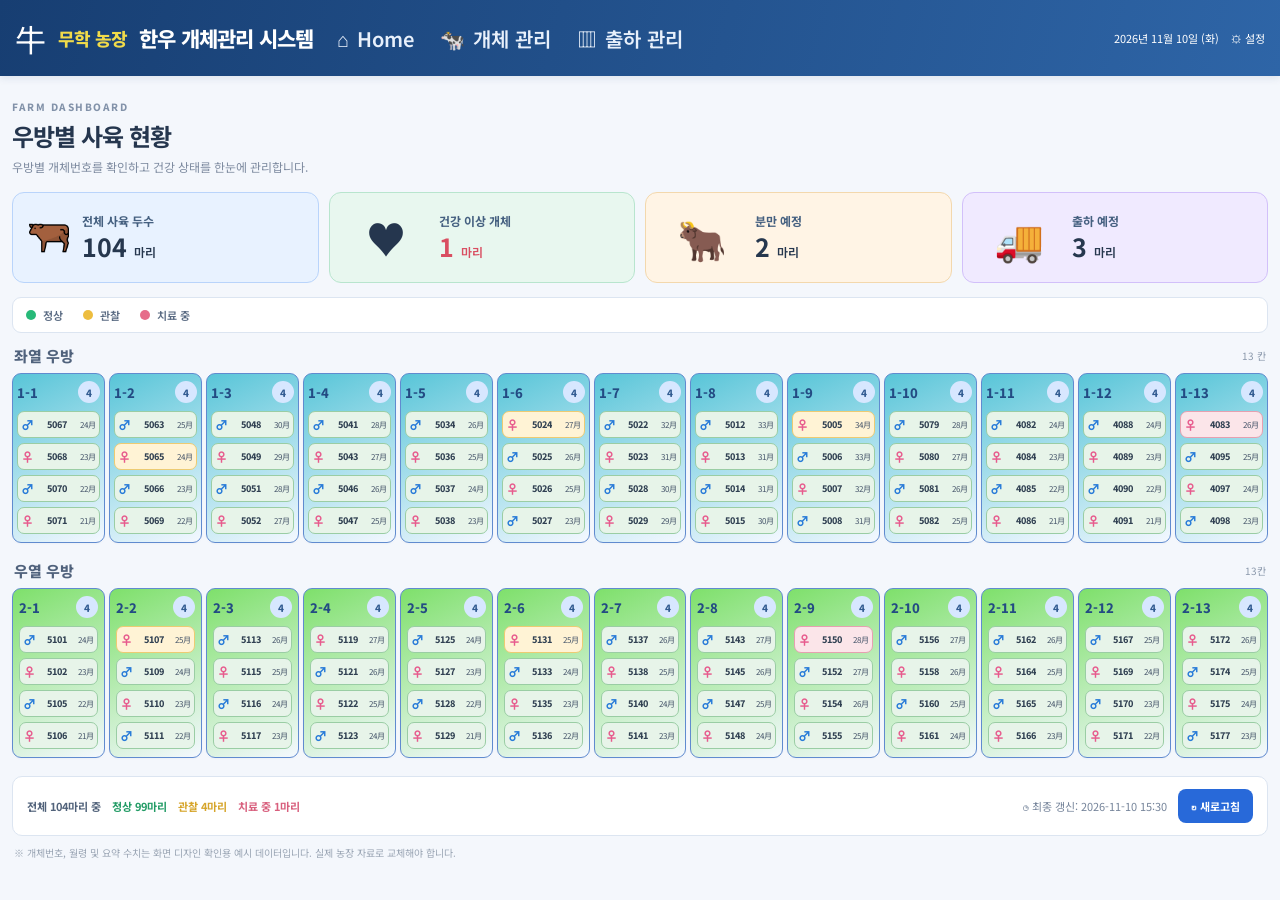
==== commit a25c18fd: "11-12 그림 이미지 수정" ====
--- a/index.html
+++ b/index.html
@@ -18,16 +18,16 @@
       <nav class="main-nav" aria-label="주 메뉴">
         <a class="nav-link active" href="#">
           <span>⌂</span>
-          Home</a
-        >
+          Home
+        </a>
         <a class="nav-link" href="#">
           <span>🐄</span>
-          개체 관리</a
-        >
+          개체 관리
+        </a>
         <a class="nav-link" href="#">
           <span>▥</span>
-          출하 관리</a
-        >
+          출하 관리
+        </a>
       </nav>
       <div class="header-tools">
         <span class="today">2026년 11월 10일 (화)</span>
@@ -43,7 +43,7 @@
       </section>
       <section class="summary-cards">
         <article class="summary-card total">
-          <img src="images/cow.jfif" class="cow-icon" alt="황소" />
+          <img src="image/beef.png" class="cow-icon" alt="황소" />
           <div>
             <span class="summary-label">전체 사육 두수</span>
             <strong
--- a/style.css
+++ b/style.css
@@ -122,8 +122,8 @@
   border-radius: 12px;
 }
 .cow-icon {
-  width: 10px;
-  height: 10px;
+  width: 40px;
+  height: 40px;
   object-fit: contain;
   vertical-align: middle;
 }
@@ -291,6 +291,10 @@
   background: #fff3d5;
   border-color: #edcb72;
 }
+.animal.normal:hover {
+  background: #3479e8;
+  color: #fff;
+}
 .animal.treatment {
   background: #fbe5e9;
   border-color: #e6a0b0;
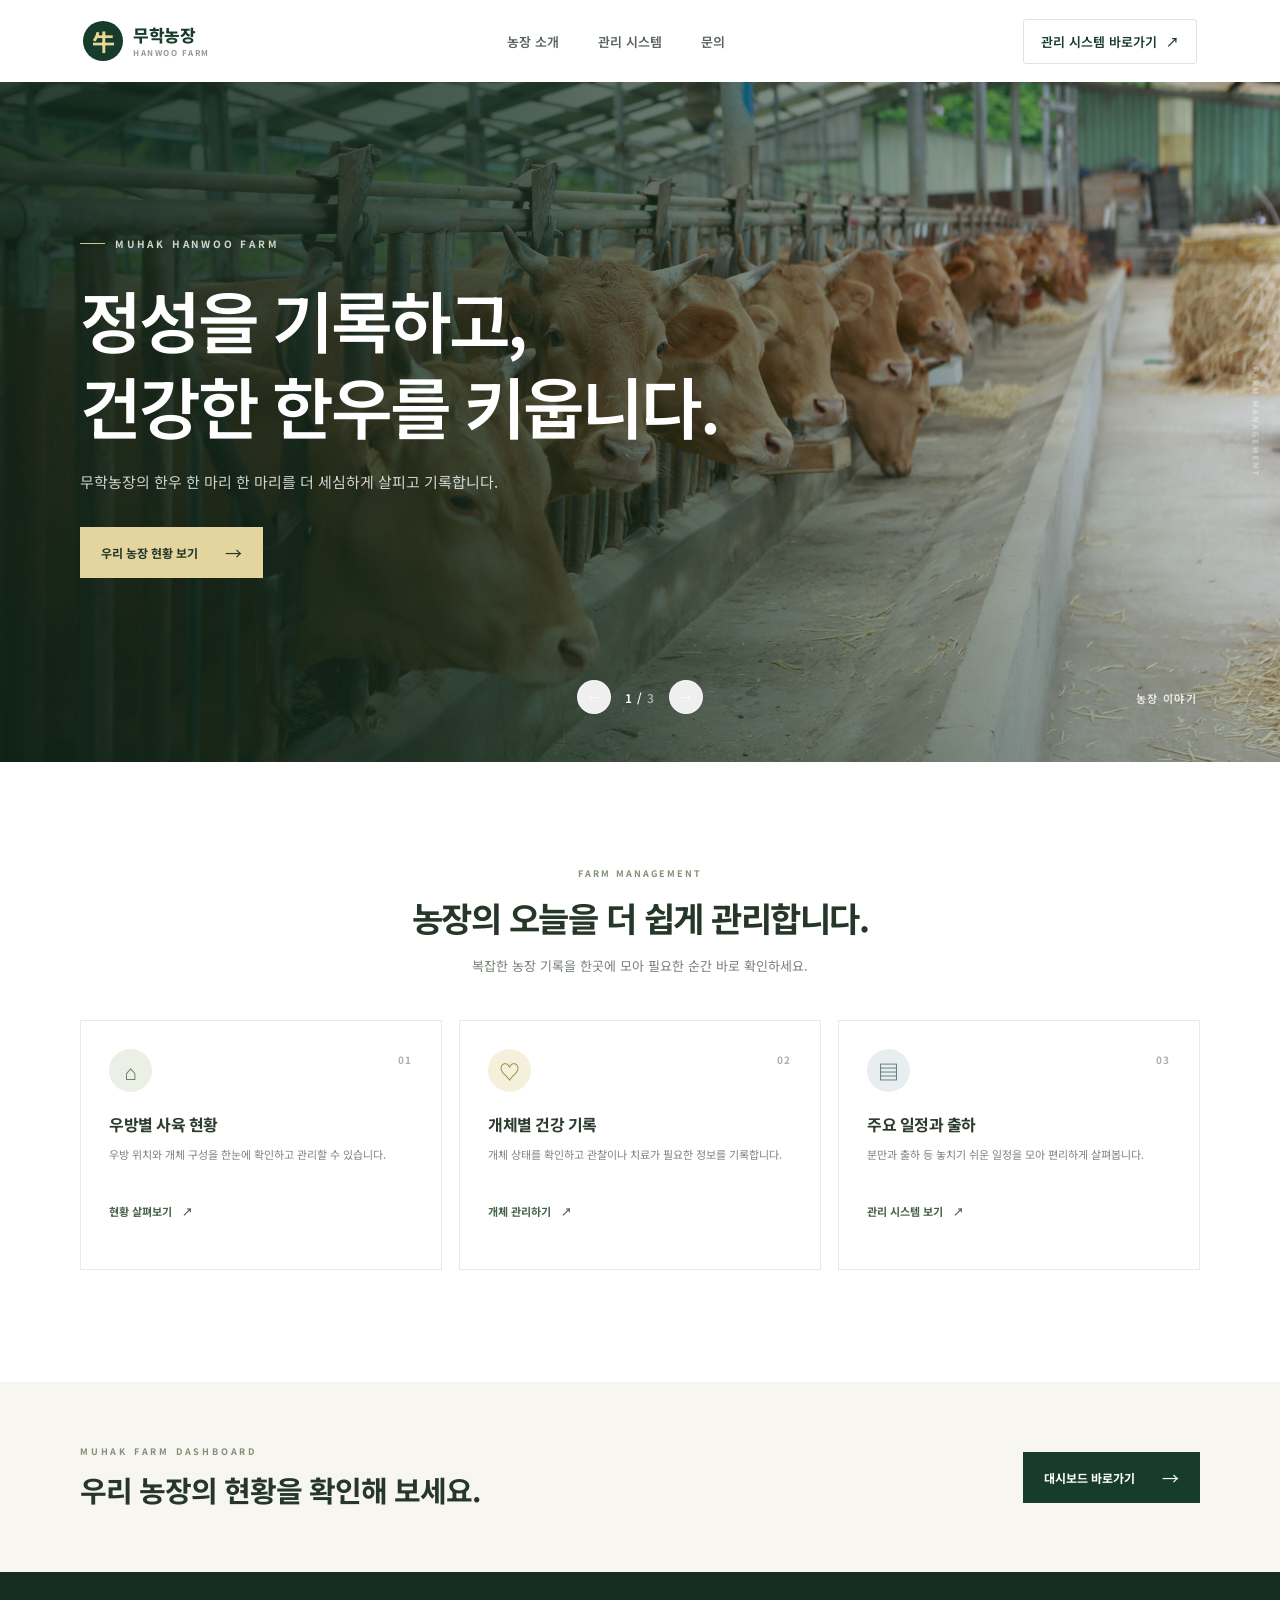
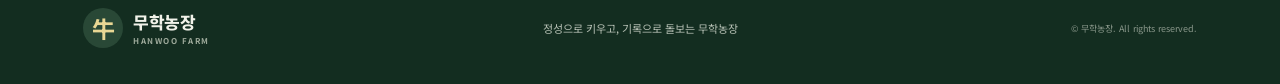
==== commit 18cfff9b: "26-11-19 rename" ====
--- a/index.html
+++ b/index.html
@@ -3,735 +3,244 @@
   <head>
     <meta charset="UTF-8" />
     <meta name="viewport" content="width=device-width, initial-scale=1.0" />
-    <meta name="description" content="한우 농장의 우방별 개체 현황 관리" />
-    <title>한우 개체관리 시스템</title>
-    <link rel="stylesheet" href="style.css" />
+    <meta
+      name="description"
+      content="무학농장 한우의 우방별 개체 현황과 건강 기록, 출하 정보를 한눈에 관리합니다."
+    />
+    <meta name="theme-color" content="#183c2b" />
+    <title>무학농장 | 한우 개체관리</title>
+    <link rel="preconnect" href="https://fonts.googleapis.com" />
+    <link rel="preconnect" href="https://fonts.gstatic.com" crossorigin />
+    <link
+      href="https://fonts.googleapis.com/css2?family=Noto+Sans+KR:wght@400;500;600;700;800&display=swap"
+      rel="stylesheet"
+    />
+    <link
+      rel="stylesheet"
+      href="https://cdn.jsdelivr.net/npm/swiper@11/swiper-bundle.min.css"
+    />
+    <link
+      rel="stylesheet"
+      href="https://cdn.jsdelivr.net/npm/aos@2.3.4/dist/aos.css"
+    />
+    <link rel="stylesheet" href="landing.css" />
   </head>
-
   <body>
     <header class="site-header">
-      <a class="brand" href="#">
-        <span class="brand-icon">牛</span>
-        <span class="brand-name">무학 농장</span>
-        <span class="brand-sys">한우 개체관리 시스템</span>
+      <a class="brand" href="landing.html" aria-label="무학농장 홈">
+        <span class="brand-mark" aria-hidden="true">牛</span>
+        <span class="brand-copy">
+          <strong>무학농장</strong>
+          <span>HANWOO FARM</span>
+        </span>
       </a>
       <nav class="main-nav" aria-label="주 메뉴">
-        <a class="nav-link active" href="#">
-          <span>⌂</span>
-          Home
-        </a>
-        <a class="nav-link" href="#">
-          <span>🐄</span>
-          개체 관리
-        </a>
-        <a class="nav-link" href="#">
-          <span>▥</span>
-          출하 관리
-        </a>
+        <a href="#about">농장 소개</a>
+        <a href="#features">관리 시스템</a>
+        <a
+          href="https://mail.google.com/mail/?view=cm&amp;fs=1&amp;to=withsk81%40gmail.com&amp;su=%EB%AC%B4%ED%95%99%EB%86%8D%EC%9E%A5%20%EB%AC%B8%EC%9D%98&amp;body=%EB%AC%B8%EC%9D%98%20%EB%82%B4%EC%9A%A9%EC%9D%84%20%EC%9E%91%EC%84%B1%ED%95%B4%20%EC%A3%BC%EC%84%B8%EC%9A%94."
+          target="_blank"
+          rel="noopener noreferrer"
+          >문의</a
+        >
       </nav>
-      <div class="header-tools">
-        <span class="today">2026년 11월 10일 (화)</span>
-        <a href="#">⚙ 설정</a>
-      </div>
+      <a class="header-link" href="index.html">
+        관리 시스템 바로가기 <span aria-hidden="true">↗</span>
+      </a>
     </header>
 
-    <main class="page">
-      <section class="page-title">
-        <p class="eyebrow">FARM DASHBOARD</p>
-        <h1>우방별 사육 현황</h1>
-        <p>우방별 개체번호를 확인하고 건강 상태를 한눈에 관리합니다.</p>
+    <main>
+      <section class="hero" id="about" aria-label="무학농장 소개">
+        <div class="swiper hero-swiper">
+          <div class="swiper-wrapper">
+            <article class="swiper-slide hero-slide hero-slide--overview">
+              <img
+                class="slide-photo"
+                src="image/cow_inwoosa.jpg"
+                alt=""
+                fetchpriority="high"
+              />
+              <div class="slide-shade"></div>
+              <div class="hero-content">
+                <p class="eyebrow"><span></span> MUHAK HANWOO FARM</p>
+                <h1>정성을 기록하고,<br />건강한 한우를 키웁니다.</h1>
+                <p class="hero-description">
+                  무학농장의 한우 한 마리 한 마리를<br class="mobile-break" />
+                  더 세심하게 살피고 기록합니다.
+                </p>
+                <a class="primary-button" href="index.html">
+                  우리 농장 현황 보기 <span aria-hidden="true">→</span>
+                </a>
+              </div>
+              <div class="slide-caption">농장 이야기</div>
+            </article>
+
+            <article class="swiper-slide hero-slide hero-slide--pens">
+              <img
+                class="slide-photo slide-photo--right"
+                src="image/cow_P2.jpg"
+                alt=""
+              />
+              <div class="slide-shade slide-shade--green"></div>
+              <div class="hero-content">
+                <p class="eyebrow"><span></span> CARE BY PEN</p>
+                <h2>우방별 현황을<br />한눈에 확인하세요.</h2>
+                <p class="hero-description">
+                  우방마다 달라지는 개체 현황을 정리해<br
+                    class="mobile-break"
+                  />
+                  필요한 정보를 빠르게 찾아볼 수 있습니다.
+                </p>
+                <a class="primary-button" href="index.html">
+                  우방별 현황 확인 <span aria-hidden="true">→</span>
+                </a>
+              </div>
+              <div class="slide-caption">우방별 관리</div>
+            </article>
+
+            <article class="swiper-slide hero-slide hero-slide--records">
+              <img
+                class="slide-photo slide-photo--right"
+                src="image/cow_P3.jpg"
+                alt=""
+              />
+              <div class="slide-shade slide-shade--green"></div>
+              <div class="hero-content">
+                <p class="eyebrow"><span></span> EVERY ANIMAL, EVERY RECORD</p>
+                <h2>건강부터 출하까지,<br />꼼꼼한 개체 기록.</h2>
+                <p class="hero-description">
+                  개체별 상태와 주요 일정을 살펴보고<br class="mobile-break" />
+                  농장 운영에 필요한 기록을 관리합니다.
+                </p>
+                <a class="primary-button" href="index.html">
+                  개체 관리 시작하기 <span aria-hidden="true">→</span>
+                </a>
+              </div>
+              <div class="slide-caption">개체별 기록</div>
+            </article>
+          </div>
+
+          <div class="hero-controls" aria-label="슬라이드 제어">
+            <button
+              class="swiper-button-prev"
+              type="button"
+              aria-label="이전 슬라이드"
+            >
+              <span aria-hidden="true">←</span>
+            </button>
+            <div class="swiper-pagination" aria-live="polite"></div>
+            <button
+              class="swiper-button-next"
+              type="button"
+              aria-label="다음 슬라이드"
+            >
+              <span aria-hidden="true">→</span>
+            </button>
+          </div>
+          <span class="hero-index" aria-hidden="true">FARM MANAGEMENT</span>
+        </div>
       </section>
-      <section class="summary-cards">
-        <article class="summary-card total">
-          <img src="image/beef.png" class="cow-icon" alt="황소" />
+
+      <section class="features section-wrap" id="features">
+        <div class="section-heading" data-aos="fade-up">
+          <p class="eyebrow eyebrow--dark">FARM MANAGEMENT</p>
+          <h2>농장의 오늘을 더 쉽게 관리합니다.</h2>
+          <p>복잡한 농장 기록을 한곳에 모아 필요한 순간 바로 확인하세요.</p>
+        </div>
+        <div class="feature-grid">
+          <article class="feature-card" data-aos="fade-up">
+            <span class="feature-number">01</span>
+            <div class="feature-icon feature-icon--green" aria-hidden="true">
+              ⌂
+            </div>
+            <h3>우방별 사육 현황</h3>
+            <p>우방 위치와 개체 구성을 한눈에 확인하고 관리할 수 있습니다.</p>
+            <a href="index.html"
+              >현황 살펴보기 <span aria-hidden="true">↗</span></a
+            >
+          </article>
+          <article class="feature-card" data-aos="fade-up" data-aos-delay="120">
+            <span class="feature-number">02</span>
+            <div class="feature-icon feature-icon--yellow" aria-hidden="true">
+              ♡
+            </div>
+            <h3>개체별 건강 기록</h3>
+            <p>
+              개체 상태를 확인하고 관찰이나 치료가 필요한 정보를 기록합니다.
+            </p>
+            <a href="index.html"
+              >개체 관리하기 <span aria-hidden="true">↗</span></a
+            >
+          </article>
+          <article class="feature-card" data-aos="fade-up" data-aos-delay="240">
+            <span class="feature-number">03</span>
+            <div class="feature-icon feature-icon--blue" aria-hidden="true">
+              ▤
+            </div>
+            <h3>주요 일정과 출하</h3>
+            <p>분만과 출하 등 놓치기 쉬운 일정을 모아 편리하게 살펴봅니다.</p>
+            <a href="index.html"
+              >관리 시스템 보기 <span aria-hidden="true">↗</span></a
+            >
+          </article>
+        </div>
+      </section>
+
+      <section class="dashboard-cta">
+        <div class="dashboard-cta-inner" data-aos="fade-up">
           <div>
-            <span class="summary-label">전체 사육 두수</span>
-            <strong
-              >104
-              <small>마리</small>
-            </strong>
+            <p class="eyebrow">MUHAK FARM DASHBOARD</p>
+            <h2>우리 농장의 현황을 확인해 보세요.</h2>
           </div>
-        </article>
-        <article class="summary-card health">
-          <span class="summary-icon">♥</span>
-          <div>
-            <span class="summary-label">건강 이상 개체</span
-            ><strong>1 <small>마리</small></strong>
-          </div>
-        </article>
-        <article class="summary-card calving">
-          <span class="summary-icon">🐂</span>
-          <div>
-            <span class="summary-label">분만 예정</span
-            ><strong>2 <small>마리</small></strong>
-          </div>
-        </article>
-        <article class="summary-card shipping">
-          <span class="summary-icon">🚚</span>
-          <div>
-            <span class="summary-label">출하 예정</span
-            ><strong>3 <small>마리</small></strong>
-          </div>
-        </article>
+          <a class="secondary-button" href="index.html">
+            대시보드 바로가기 <span aria-hidden="true">→</span>
+          </a>
+        </div>
       </section>
-      <section class="legend">
-        <span><i class="dot normal-dot"></i>정상</span
-        ><span><i class="dot watch-dot"></i>관찰</span
-        ><span><i class="dot treatment-dot"></i>치료 중</span>
-      </section>
-      <section class="pens-section">
-        <div class="row-heading">
-          <h2>좌열 우방</h2>
-          <span>13 칸</span>
-        </div>
-        <div class="pen-grid">
-          <section class="pen">
-            <div class="pen-head">
-              <h2>1-1</h2>
-              <span class="pen-count">4</span>
-            </div>
-            <div class="animal-list">
-              <div class="animal normal">
-                <span class="sex male" aria-label="수소">♂</span
-                ><strong>5067</strong><span class="age">24月</span>
-              </div>
-              <div class="animal normal">
-                <span class="sex female" aria-label="암소">♀</span
-                ><strong>5068</strong><span class="age">23月</span>
-              </div>
-              <div class="animal normal">
-                <span class="sex male" aria-label="수소">♂</span
-                ><strong>5070</strong><span class="age">22月</span>
-              </div>
-              <div class="animal normal">
-                <span class="sex female" aria-label="암소">♀</span
-                ><strong>5071</strong><span class="age">21月</span>
-              </div>
-            </div>
-          </section>
-          <section class="pen">
-            <div class="pen-head">
-              <h2>1-2</h2>
-              <span class="pen-count">4</span>
-            </div>
-            <div class="animal-list">
-              <div class="animal normal">
-                <span class="sex male" aria-label="수소">♂</span
-                ><strong>5063</strong><span class="age">25月</span>
-              </div>
-              <div class="animal watch">
-                <span class="sex female" aria-label="암소">♀</span
-                ><strong>5065</strong><span class="age">24月</span>
-              </div>
-              <div class="animal normal">
-                <span class="sex male" aria-label="수소">♂</span
-                ><strong>5066</strong><span class="age">23月</span>
-              </div>
-              <div class="animal normal">
-                <span class="sex female" aria-label="암소">♀</span
-                ><strong>5069</strong><span class="age">22月</span>
-              </div>
-            </div>
-          </section>
-          <section class="pen">
-            <div class="pen-head">
-              <h2>1-3</h2>
-              <span class="pen-count">4</span>
-            </div>
-            <div class="animal-list">
-              <div class="animal normal">
-                <span class="sex male" aria-label="수소">♂</span
-                ><strong>5048</strong><span class="age">30月</span>
-              </div>
-              <div class="animal normal">
-                <span class="sex female" aria-label="암소">♀</span
-                ><strong>5049</strong><span class="age">29月</span>
-              </div>
-              <div class="animal normal">
-                <span class="sex male" aria-label="수소">♂</span
-                ><strong>5051</strong><span class="age">28月</span>
-              </div>
-              <div class="animal normal">
-                <span class="sex female" aria-label="암소">♀</span
-                ><strong>5052</strong><span class="age">27月</span>
-              </div>
-            </div>
-          </section>
-          <section class="pen">
-            <div class="pen-head">
-              <h2>1-4</h2>
-              <span class="pen-count">4</span>
-            </div>
-            <div class="animal-list">
-              <div class="animal normal">
-                <span class="sex male" aria-label="수소">♂</span
-                ><strong>5041</strong><span class="age">28月</span>
-              </div>
-              <div class="animal normal">
-                <span class="sex female" aria-label="암소">♀</span
-                ><strong>5043</strong><span class="age">27月</span>
-              </div>
-              <div class="animal normal">
-                <span class="sex male" aria-label="수소">♂</span
-                ><strong>5046</strong><span class="age">26月</span>
-              </div>
-              <div class="animal normal">
-                <span class="sex female" aria-label="암소">♀</span
-                ><strong>5047</strong><span class="age">25月</span>
-              </div>
-            </div>
-          </section>
-          <section class="pen">
-            <div class="pen-head">
-              <h2>1-5</h2>
-              <span class="pen-count">4</span>
-            </div>
-            <div class="animal-list">
-              <div class="animal normal">
-                <span class="sex male" aria-label="수소">♂</span
-                ><strong>5034</strong><span class="age">26月</span>
-              </div>
-              <div class="animal normal">
-                <span class="sex female" aria-label="암소">♀</span
-                ><strong>5036</strong><span class="age">25月</span>
-              </div>
-              <div class="animal normal">
-                <span class="sex male" aria-label="수소">♂</span
-                ><strong>5037</strong><span class="age">24月</span>
-              </div>
-              <div class="animal normal">
-                <span class="sex female" aria-label="암소">♀</span
-                ><strong>5038</strong><span class="age">23月</span>
-              </div>
-            </div>
-          </section>
-          <section class="pen">
-            <div class="pen-head">
-              <h2>1-6</h2>
-              <span class="pen-count">4</span>
-            </div>
-            <div class="animal-list">
-              <div class="animal watch">
-                <span class="sex female" aria-label="암소">♀</span
-                ><strong>5024</strong><span class="age">27月</span>
-              </div>
-              <div class="animal normal">
-                <span class="sex male" aria-label="수소">♂</span
-                ><strong>5025</strong><span class="age">26月</span>
-              </div>
-              <div class="animal normal">
-                <span class="sex female" aria-label="암소">♀</span
-                ><strong>5026</strong><span class="age">25月</span>
-              </div>
-              <div class="animal normal">
-                <span class="sex male" aria-label="수소">♂</span
-                ><strong>5027</strong><span class="age">23月</span>
-              </div>
-            </div>
-          </section>
-          <section class="pen">
-            <div class="pen-head">
-              <h2>1-7</h2>
-              <span class="pen-count">4</span>
-            </div>
-            <div class="animal-list">
-              <div class="animal normal">
-                <span class="sex male" aria-label="수소">♂</span
-                ><strong>5022</strong><span class="age">32月</span>
-              </div>
-              <div class="animal normal">
-                <span class="sex female" aria-label="암소">♀</span
-                ><strong>5023</strong><span class="age">31月</span>
-              </div>
-              <div class="animal normal">
-                <span class="sex male" aria-label="수소">♂</span
-                ><strong>5028</strong><span class="age">30月</span>
-              </div>
-              <div class="animal normal">
-                <span class="sex female" aria-label="암소">♀</span
-                ><strong>5029</strong><span class="age">29月</span>
-              </div>
-            </div>
-          </section>
-          <section class="pen">
-            <div class="pen-head">
-              <h2>1-8</h2>
-              <span class="pen-count">4</span>
-            </div>
-            <div class="animal-list">
-              <div class="animal normal">
-                <span class="sex male" aria-label="수소">♂</span
-                ><strong>5012</strong><span class="age">33月</span>
-              </div>
-              <div class="animal normal">
-                <span class="sex female" aria-label="암소">♀</span
-                ><strong>5013</strong><span class="age">31月</span>
-              </div>
-              <div class="animal normal">
-                <span class="sex male" aria-label="수소">♂</span
-                ><strong>5014</strong><span class="age">31月</span>
-              </div>
-              <div class="animal normal">
-                <span class="sex female" aria-label="암소">♀</span
-                ><strong>5015</strong><span class="age">30月</span>
-              </div>
-            </div>
-          </section>
-          <section class="pen">
-            <div class="pen-head">
-              <h2>1-9</h2>
-              <span class="pen-count">4</span>
-            </div>
-            <div class="animal-list">
-              <div class="animal watch">
-                <span class="sex female" aria-label="암소">♀</span
-                ><strong>5005</strong><span class="age">34月</span>
-              </div>
-              <div class="animal normal">
-                <span class="sex male" aria-label="수소">♂</span
-                ><strong>5006</strong><span class="age">33月</span>
-              </div>
-              <div class="animal normal">
-                <span class="sex female" aria-label="암소">♀</span
-                ><strong>5007</strong><span class="age">32月</span>
-              </div>
-              <div class="animal normal">
-                <span class="sex male" aria-label="수소">♂</span
-                ><strong>5008</strong><span class="age">31月</span>
-              </div>
-            </div>
-          </section>
-          <section class="pen">
-            <div class="pen-head">
-              <h2>1-10</h2>
-              <span class="pen-count">4</span>
-            </div>
-            <div class="animal-list">
-              <div class="animal normal">
-                <span class="sex male" aria-label="수소">♂</span
-                ><strong>5079</strong><span class="age">28月</span>
-              </div>
-              <div class="animal normal">
-                <span class="sex female" aria-label="암소">♀</span
-                ><strong>5080</strong><span class="age">27月</span>
-              </div>
-              <div class="animal normal">
-                <span class="sex male" aria-label="수소">♂</span
-                ><strong>5081</strong><span class="age">26月</span>
-              </div>
-              <div class="animal normal">
-                <span class="sex female" aria-label="암소">♀</span
-                ><strong>5082</strong><span class="age">25月</span>
-              </div>
-            </div>
-          </section>
-          <section class="pen">
-            <div class="pen-head">
-              <h2>1-11</h2>
-              <span class="pen-count">4</span>
-            </div>
-            <div class="animal-list">
-              <div class="animal normal">
-                <span class="sex male" aria-label="수소">♂</span
-                ><strong>4082</strong><span class="age">24月</span>
-              </div>
-              <div class="animal normal">
-                <span class="sex female" aria-label="암소">♀</span
-                ><strong>4084</strong><span class="age">23月</span>
-              </div>
-              <div class="animal normal">
-                <span class="sex male" aria-label="수소">♂</span
-                ><strong>4085</strong><span class="age">22月</span>
-              </div>
-              <div class="animal normal">
-                <span class="sex female" aria-label="암소">♀</span
-                ><strong>4086</strong><span class="age">21月</span>
-              </div>
-            </div>
-          </section>
-          <section class="pen">
-            <div class="pen-head">
-              <h2>1-12</h2>
-              <span class="pen-count">4</span>
-            </div>
-            <div class="animal-list">
-              <div class="animal normal">
-                <span class="sex male" aria-label="수소">♂</span
-                ><strong>4088</strong><span class="age">24月</span>
-              </div>
-              <div class="animal normal">
-                <span class="sex female" aria-label="암소">♀</span
-                ><strong>4089</strong><span class="age">23月</span>
-              </div>
-              <div class="animal normal">
-                <span class="sex male" aria-label="수소">♂</span
-                ><strong>4090</strong><span class="age">22月</span>
-              </div>
-              <div class="animal normal">
-                <span class="sex female" aria-label="암소">♀</span
-                ><strong>4091</strong><span class="age">21月</span>
-              </div>
-            </div>
-          </section>
-          <section class="pen">
-            <div class="pen-head">
-              <h2>1-13</h2>
-              <span class="pen-count">4</span>
-            </div>
-            <div class="animal-list">
-              <div class="animal treatment">
-                <span class="sex female" aria-label="암소">♀</span
-                ><strong>4083</strong><span class="age">26月</span>
-              </div>
-              <div class="animal normal">
-                <span class="sex male" aria-label="수소">♂</span
-                ><strong>4095</strong><span class="age">25月</span>
-              </div>
-              <div class="animal normal">
-                <span class="sex female" aria-label="암소">♀</span
-                ><strong>4097</strong><span class="age">24月</span>
-              </div>
-              <div class="animal normal">
-                <span class="sex male" aria-label="수소">♂</span
-                ><strong>4098</strong><span class="age">23月</span>
-              </div>
-            </div>
-          </section>
-        </div>
-        <div class="row-heading second">
-          <h2>우열 우방</h2>
-          <span>13칸</span>
-        </div>
-        <div class="pen-grid">
-          <section class="pen2">
-            <div class="pen-head">
-              <h2>2-1</h2>
-              <span class="pen-count">4</span>
-            </div>
-            <div class="animal-list">
-              <div class="animal normal">
-                <span class="sex male" aria-label="수소">♂</span
-                ><strong>5101</strong><span class="age">24月</span>
-              </div>
-              <div class="animal normal">
-                <span class="sex female" aria-label="암소">♀</span
-                ><strong>5102</strong><span class="age">23月</span>
-              </div>
-              <div class="animal normal">
-                <span class="sex male" aria-label="수소">♂</span
-                ><strong>5105</strong><span class="age">22月</span>
-              </div>
-              <div class="animal normal">
-                <span class="sex female" aria-label="암소">♀</span
-                ><strong>5106</strong><span class="age">21月</span>
-              </div>
-            </div>
-          </section>
-          <section class="pen2">
-            <div class="pen-head">
-              <h2>2-2</h2>
-              <span class="pen-count">4</span>
-            </div>
-            <div class="animal-list">
-              <div class="animal watch">
-                <span class="sex female" aria-label="암소">♀</span
-                ><strong>5107</strong><span class="age">25月</span>
-              </div>
-              <div class="animal normal">
-                <span class="sex male" aria-label="수소">♂</span
-                ><strong>5109</strong><span class="age">24月</span>
-              </div>
-              <div class="animal normal">
-                <span class="sex female" aria-label="암소">♀</span
-                ><strong>5110</strong><span class="age">23月</span>
-              </div>
-              <div class="animal normal">
-                <span class="sex male" aria-label="수소">♂</span
-                ><strong>5111</strong><span class="age">22月</span>
-              </div>
-            </div>
-          </section>
-          <section class="pen2">
-            <div class="pen-head">
-              <h2>2-3</h2>
-              <span class="pen-count">4</span>
-            </div>
-            <div class="animal-list">
-              <div class="animal normal">
-                <span class="sex male" aria-label="수소">♂</span
-                ><strong>5113</strong><span class="age">26月</span>
-              </div>
-              <div class="animal normal">
-                <span class="sex female" aria-label="암소">♀</span
-                ><strong>5115</strong><span class="age">25月</span>
-              </div>
-              <div class="animal normal">
-                <span class="sex male" aria-label="수소">♂</span
-                ><strong>5116</strong><span class="age">24月</span>
-              </div>
-              <div class="animal normal">
-                <span class="sex female" aria-label="암소">♀</span
-                ><strong>5117</strong><span class="age">23月</span>
-              </div>
-            </div>
-          </section>
-          <section class="pen2">
-            <div class="pen-head">
-              <h2>2-4</h2>
-              <span class="pen-count">4</span>
-            </div>
-            <div class="animal-list">
-              <div class="animal normal">
-                <span class="sex female" aria-label="암소">♀</span
-                ><strong>5119</strong><span class="age">27月</span>
-              </div>
-              <div class="animal normal">
-                <span class="sex male" aria-label="수소">♂</span
-                ><strong>5121</strong><span class="age">26月</span>
-              </div>
-              <div class="animal normal">
-                <span class="sex female" aria-label="암소">♀</span
-                ><strong>5122</strong><span class="age">25月</span>
-              </div>
-              <div class="animal normal">
-                <span class="sex male" aria-label="수소">♂</span
-                ><strong>5123</strong><span class="age">24月</span>
-              </div>
-            </div>
-          </section>
-          <section class="pen2">
-            <div class="pen-head">
-              <h2>2-5</h2>
-              <span class="pen-count">4</span>
-            </div>
-            <div class="animal-list">
-              <div class="animal normal">
-                <span class="sex male" aria-label="수소">♂</span
-                ><strong>5125</strong><span class="age">24月</span>
-              </div>
-              <div class="animal normal">
-                <span class="sex female" aria-label="암소">♀</span
-                ><strong>5127</strong><span class="age">23月</span>
-              </div>
-              <div class="animal normal">
-                <span class="sex male" aria-label="수소">♂</span
-                ><strong>5128</strong><span class="age">22月</span>
-              </div>
-              <div class="animal normal">
-                <span class="sex female" aria-label="암소">♀</span
-                ><strong>5129</strong><span class="age">21月</span>
-              </div>
-            </div>
-          </section>
-          <section class="pen2">
-            <div class="pen-head">
-              <h2>2-6</h2>
-              <span class="pen-count">4</span>
-            </div>
-            <div class="animal-list">
-              <div class="animal watch">
-                <span class="sex female" aria-label="암소">♀</span
-                ><strong>5131</strong><span class="age">25月</span>
-              </div>
-              <div class="animal normal">
-                <span class="sex male" aria-label="수소">♂</span
-                ><strong>5133</strong><span class="age">24月</span>
-              </div>
-              <div class="animal normal">
-                <span class="sex female" aria-label="암소">♀</span
-                ><strong>5135</strong><span class="age">23月</span>
-              </div>
-              <div class="animal normal">
-                <span class="sex male" aria-label="수소">♂</span
-                ><strong>5136</strong><span class="age">22月</span>
-              </div>
-            </div>
-          </section>
-          <section class="pen2">
-            <div class="pen-head">
-              <h2>2-7</h2>
-              <span class="pen-count">4</span>
-            </div>
-            <div class="animal-list">
-              <div class="animal normal">
-                <span class="sex male" aria-label="수소">♂</span
-                ><strong>5137</strong><span class="age">26月</span>
-              </div>
-              <div class="animal normal">
-                <span class="sex female" aria-label="암소">♀</span
-                ><strong>5138</strong><span class="age">25月</span>
-              </div>
-              <div class="animal normal">
-                <span class="sex male" aria-label="수소">♂</span
-                ><strong>5140</strong><span class="age">24月</span>
-              </div>
-              <div class="animal normal">
-                <span class="sex female" aria-label="암소">♀</span
-                ><strong>5141</strong><span class="age">23月</span>
-              </div>
-            </div>
-          </section>
-          <section class="pen2">
-            <div class="pen-head">
-              <h2>2-8</h2>
-              <span class="pen-count">4</span>
-            </div>
-            <div class="animal-list">
-              <div class="animal normal">
-                <span class="sex male" aria-label="수소">♂</span
-                ><strong>5143</strong><span class="age">27月</span>
-              </div>
-              <div class="animal normal">
-                <span class="sex female" aria-label="암소">♀</span
-                ><strong>5145</strong><span class="age">26月</span>
-              </div>
-              <div class="animal normal">
-                <span class="sex male" aria-label="수소">♂</span
-                ><strong>5147</strong><span class="age">25月</span>
-              </div>
-              <div class="animal normal">
-                <span class="sex female" aria-label="암소">♀</span
-                ><strong>5148</strong><span class="age">24月</span>
-              </div>
-            </div>
-          </section>
-          <section class="pen2">
-            <div class="pen-head">
-              <h2>2-9</h2>
-              <span class="pen-count">4</span>
-            </div>
-            <div class="animal-list">
-              <div class="animal treatment">
-                <span class="sex female" aria-label="암소">♀</span
-                ><strong>5150</strong><span class="age">28月</span>
-              </div>
-              <div class="animal normal">
-                <span class="sex male" aria-label="수소">♂</span
-                ><strong>5152</strong><span class="age">27月</span>
-              </div>
-              <div class="animal normal">
-                <span class="sex female" aria-label="암소">♀</span
-                ><strong>5154</strong><span class="age">26月</span>
-              </div>
-              <div class="animal normal">
-                <span class="sex male" aria-label="수소">♂</span
-                ><strong>5155</strong><span class="age">25月</span>
-              </div>
-            </div>
-          </section>
-          <section class="pen2">
-            <div class="pen-head">
-              <h2>2-10</h2>
-              <span class="pen-count">4</span>
-            </div>
-            <div class="animal-list">
-              <div class="animal normal">
-                <span class="sex male" aria-label="수소">♂</span
-                ><strong>5156</strong><span class="age">27月</span>
-              </div>
-              <div class="animal normal">
-                <span class="sex female" aria-label="암소">♀</span
-                ><strong>5158</strong><span class="age">26月</span>
-              </div>
-              <div class="animal normal">
-                <span class="sex male" aria-label="수소">♂</span
-                ><strong>5160</strong><span class="age">25月</span>
-              </div>
-              <div class="animal normal">
-                <span class="sex female" aria-label="암소">♀</span
-                ><strong>5161</strong><span class="age">24月</span>
-              </div>
-            </div>
-          </section>
-          <section class="pen2">
-            <div class="pen-head">
-              <h2>2-11</h2>
-              <span class="pen-count">4</span>
-            </div>
-            <div class="animal-list">
-              <div class="animal normal">
-                <span class="sex male" aria-label="수소">♂</span
-                ><strong>5162</strong><span class="age">26月</span>
-              </div>
-              <div class="animal normal">
-                <span class="sex female" aria-label="암소">♀</span
-                ><strong>5164</strong><span class="age">25月</span>
-              </div>
-              <div class="animal normal">
-                <span class="sex male" aria-label="수소">♂</span
-                ><strong>5165</strong><span class="age">24月</span>
-              </div>
-              <div class="animal normal">
-                <span class="sex female" aria-label="암소">♀</span
-                ><strong>5166</strong><span class="age">23月</span>
-              </div>
-            </div>
-          </section>
-          <section class="pen2">
-            <div class="pen-head">
-              <h2>2-12</h2>
-              <span class="pen-count">4</span>
-            </div>
-            <div class="animal-list">
-              <div class="animal normal">
-                <span class="sex male" aria-label="수소">♂</span
-                ><strong>5167</strong><span class="age">25月</span>
-              </div>
-              <div class="animal normal">
-                <span class="sex female" aria-label="암소">♀</span
-                ><strong>5169</strong><span class="age">24月</span>
-              </div>
-              <div class="animal normal">
-                <span class="sex male" aria-label="수소">♂</span
-                ><strong>5170</strong><span class="age">23月</span>
-              </div>
-              <div class="animal normal">
-                <span class="sex female" aria-label="암소">♀</span
-                ><strong>5171</strong><span class="age">22月</span>
-              </div>
-            </div>
-          </section>
-          <section class="pen2">
-            <div class="pen-head">
-              <h2>2-13</h2>
-              <span class="pen-count">4</span>
-            </div>
-            <div class="animal-list">
-              <div class="animal normal">
-                <span class="sex female" aria-label="암소">♀</span
-                ><strong>5172</strong><span class="age">26月</span>
-              </div>
-              <div class="animal normal">
-                <span class="sex male" aria-label="수소">♂</span
-                ><strong>5174</strong><span class="age">25月</span>
-              </div>
-              <div class="animal normal">
-                <span class="sex female" aria-label="암소">♀</span
-                ><strong>5175</strong><span class="age">24月</span>
-              </div>
-              <div class="animal normal">
-                <span class="sex male" aria-label="수소">♂</span
-                ><strong>5177</strong><span class="age">23月</span>
-              </div>
-            </div>
-          </section>
-        </div>
-      </section>
-      <footer class="dashboard-footer">
-        <div class="health-summary">
-          <strong>전체 104마리 중</strong><b class="ok">정상 99마리</b
-          ><b class="watch-text">관찰 4마리</b
-          ><b class="treat-text">치료 중 1마리</b>
-        </div>
-        <div class="footer-right">
-          <span>◷ 최종 갱신: 2026-11-10 15:30</span
-          ><button type="button">↻ 새로고침</button>
-        </div>
-      </footer>
-      <p class="sample-note">
-        ※ 개체번호, 월령 및 요약 수치는 화면 디자인 확인용 예시 데이터입니다.
-        실제 농장 자료로 교체해야 합니다.
-      </p>
     </main>
+
+    <footer class="site-footer">
+      <a
+        class="brand brand--footer"
+        href="landing.html"
+        aria-label="무학농장 홈"
+      >
+        <span class="brand-mark" aria-hidden="true">牛</span>
+        <span class="brand-copy">
+          <strong>무학농장</strong>
+          <span>HANWOO FARM</span>
+        </span>
+      </a>
+      <p>정성으로 키우고, 기록으로 돌보는 무학농장</p>
+      <small>© 무학농장. All rights reserved.</small>
+    </footer>
+
+    <script src="https://cdn.jsdelivr.net/npm/swiper@11/swiper-bundle.min.js"></script>
+    <script src="https://cdn.jsdelivr.net/npm/aos@2.3.4/dist/aos.js"></script>
+    <script>
+      AOS.init({
+        duration: 650,
+        easing: "ease-out-cubic",
+        once: true,
+        offset: 80,
+        disable: window.matchMedia("(prefers-reduced-motion: reduce)").matches,
+      });
+
+      new Swiper(".hero-swiper", {
+        loop: true,
+        speed: 650,
+        keyboard: {
+          enabled: true,
+        },
+        navigation: {
+          nextEl: ".swiper-button-next",
+          prevEl: ".swiper-button-prev",
+        },
+        pagination: {
+          el: ".swiper-pagination",
+          type: "fraction",
+        },
+      });
+    </script>
   </body>
 </html>
--- a/landing.css
+++ b/landing.css
@@ -0,0 +1,834 @@
+:root {
+  color-scheme: light;
+  --forest: #183c2b;
+  --forest-deep: #102b1e;
+  --leaf: #a7bd79;
+  --cream: #f7f6f0;
+  --ink: #26342b;
+  --muted: #788177;
+}
+
+* {
+  box-sizing: border-box;
+}
+
+html {
+  scroll-behavior: smooth;
+}
+
+body {
+  margin: 0;
+  color: var(--ink);
+  font-family: "Noto Sans KR", "Malgun Gothic", sans-serif;
+  -webkit-font-smoothing: antialiased;
+}
+
+a {
+  color: inherit;
+}
+
+.site-header {
+  position: relative;
+  z-index: 5;
+  display: flex;
+  height: 82px;
+  align-items: center;
+  justify-content: space-between;
+  padding: 0 max(calc((100vw - 1200px) / 2), 6.5vw);
+  background: #fff;
+}
+
+.brand {
+  display: inline-flex;
+  align-items: center;
+  gap: 10px;
+  text-decoration: none;
+}
+
+.brand-mark {
+  display: grid;
+  width: 40px;
+  height: 40px;
+  place-items: center;
+  border-radius: 50%;
+  background: var(--forest);
+  color: #e9d794;
+  font-size: 23px;
+  font-weight: 700;
+}
+
+.brand-copy {
+  display: flex;
+  flex-direction: column;
+  line-height: 1.15;
+}
+
+.brand-copy strong {
+  color: var(--forest);
+  font-size: 17px;
+  font-weight: 800;
+  letter-spacing: -0.5px;
+}
+
+.brand-copy span {
+  margin-top: 4px;
+  color: #92998e;
+  font-size: 8px;
+  font-weight: 700;
+  letter-spacing: 1.5px;
+}
+
+.main-nav {
+  display: flex;
+  height: 100%;
+  align-items: center;
+  gap: 39px;
+}
+
+.main-nav a,
+.header-link {
+  font-size: 13px;
+  font-weight: 600;
+  text-decoration: none;
+}
+
+.main-nav a {
+  color: #59645b;
+  transition: color 160ms ease;
+}
+
+.main-nav a:hover {
+  color: var(--forest);
+}
+
+.header-link {
+  display: inline-flex;
+  align-items: center;
+  gap: 9px;
+  padding: 12px 17px;
+  border: 1px solid #dfe5dc;
+  border-radius: 3px;
+  color: var(--forest);
+  transition:
+    background 160ms ease,
+    color 160ms ease,
+    border-color 160ms ease;
+}
+
+.header-link:hover {
+  border-color: var(--forest);
+  background: var(--forest);
+  color: #fff;
+}
+
+.hero-swiper {
+  position: relative;
+  height: min(680px, calc(100svh - 82px));
+  min-height: 530px;
+  overflow: hidden;
+  background: var(--forest-deep);
+}
+
+.hero-slide {
+  position: relative;
+  display: flex;
+  align-items: center;
+  overflow: hidden;
+  background: var(--forest-deep);
+  color: #fff;
+}
+
+.slide-photo,
+.slide-shade {
+  position: absolute;
+  inset: 0;
+  width: 100%;
+  height: 100%;
+}
+
+.slide-photo {
+  object-fit: cover;
+  object-position: center 54%;
+  transform: scale(1.02);
+}
+
+.slide-photo--right {
+  object-position: 70% center;
+}
+
+.slide-shade {
+  background:
+    linear-gradient(90deg, rgb(15 37 25 / 88%) 0%, rgb(18 43 29 / 74%) 41%, rgb(18 43 29 / 12%) 100%),
+    linear-gradient(0deg, rgb(15 37 25 / 23%), transparent 50%);
+}
+
+.slide-shade--green {
+  background:
+    linear-gradient(90deg, rgb(16 43 30 / 91%) 0%, rgb(25 57 38 / 75%) 45%, rgb(23 60 39 / 17%) 100%),
+    linear-gradient(0deg, rgb(15 37 25 / 24%), transparent 55%);
+}
+
+.hero-content {
+  position: relative;
+  z-index: 1;
+  width: min(1200px, 100%);
+  margin: 0 auto;
+  padding: 0 40px 30px;
+}
+
+.eyebrow {
+  display: flex;
+  align-items: center;
+  gap: 10px;
+  margin: 0 0 25px;
+  color: #d3d8c6;
+  font-size: 10px;
+  font-weight: 700;
+  letter-spacing: 2.8px;
+}
+
+.eyebrow > span {
+  width: 25px;
+  height: 1px;
+  background: #c1cc8b;
+}
+
+.hero-content h1,
+.hero-content h2 {
+  margin: 0;
+  color: #fff;
+  font-size: clamp(42px, 5.3vw, 67px);
+  font-weight: 600;
+  letter-spacing: -3.2px;
+  line-height: 1.28;
+}
+
+.hero-description {
+  margin: 20px 0 31px;
+  color: rgb(255 255 255 / 79%);
+  font-size: 15px;
+  font-weight: 400;
+  line-height: 1.9;
+}
+
+.mobile-break {
+  display: none;
+}
+
+.primary-button,
+.secondary-button {
+  display: inline-flex;
+  min-height: 51px;
+  align-items: center;
+  justify-content: center;
+  gap: 27px;
+  padding: 0 21px;
+  font-size: 12px;
+  font-weight: 700;
+  text-decoration: none;
+  transition:
+    background 160ms ease,
+    color 160ms ease,
+    transform 160ms ease;
+}
+
+.primary-button {
+  background: #e4d59e;
+  color: #21382a;
+}
+
+.primary-button:hover {
+  transform: translateY(-2px);
+  background: #f1e5b7;
+}
+
+.primary-button span,
+.secondary-button span {
+  font-size: 17px;
+  font-weight: 400;
+}
+
+.slide-caption {
+  position: absolute;
+  z-index: 1;
+  right: max(calc((100vw - 1200px) / 2 + 40px), 6.5vw);
+  bottom: 56px;
+  color: rgb(255 255 255 / 85%);
+  font-size: 11px;
+  font-weight: 600;
+  letter-spacing: 1.3px;
+}
+
+.slide-caption span {
+  margin: 0 7px;
+  color: #c1cc8b;
+}
+
+.hero-controls {
+  position: absolute;
+  z-index: 4;
+  right: auto;
+  left: 50%;
+  bottom: 45px;
+  display: flex;
+  height: 40px;
+  align-items: center;
+  gap: 14px;
+  color: #fff;
+  transform: translateX(-50%);
+}
+
+.hero-controls .swiper-button-prev,
+.hero-controls .swiper-button-next {
+  position: static;
+  width: 34px;
+  height: 34px;
+  margin: 0;
+  border: 1px solid rgb(255 255 255 / 42%);
+  border-radius: 50%;
+  color: #fff;
+  transition:
+    background 160ms ease,
+    border-color 160ms ease;
+}
+
+.hero-controls .swiper-button-prev:hover,
+.hero-controls .swiper-button-next:hover {
+  border-color: #e4d59e;
+  background: rgb(255 255 255 / 14%);
+}
+
+.hero-controls .swiper-button-prev::after,
+.hero-controls .swiper-button-next::after {
+  display: none;
+}
+
+.hero-controls .swiper-button-prev span,
+.hero-controls .swiper-button-next span {
+  font-size: 16px;
+  line-height: 1;
+}
+
+.hero-controls .swiper-pagination {
+  position: static;
+  width: auto;
+  color: #fff;
+  font-size: 12px;
+  font-weight: 600;
+  letter-spacing: 1px;
+}
+
+.hero-controls .swiper-pagination-total {
+  color: rgb(255 255 255 / 52%);
+}
+
+.hero-index {
+  position: absolute;
+  z-index: 2;
+  top: 50%;
+  right: 24px;
+  color: rgb(255 255 255 / 50%);
+  font-size: 8px;
+  font-weight: 600;
+  letter-spacing: 2px;
+  transform: translate(50%, -50%) rotate(90deg);
+  transform-origin: center;
+}
+
+.hero-slide--records {
+  background:
+    radial-gradient(ellipse at 79% 50%, rgb(99 126 73 / 63%), transparent 34%),
+    linear-gradient(115deg, #173b2a 0%, #284d35 62%, #536b3e 100%);
+}
+
+
+
+.section-wrap {
+  width: min(1120px, calc(100% - 64px));
+  margin: 0 auto;
+}
+
+.features {
+  padding-top: 105px;
+  padding-bottom: 112px;
+}
+
+.section-heading {
+  margin-bottom: 43px;
+  text-align: center;
+}
+
+.eyebrow--dark {
+  justify-content: center;
+  margin-bottom: 13px;
+  color: #829077;
+  font-size: 9px;
+  letter-spacing: 2px;
+}
+
+.eyebrow--dark > span {
+  background: #a9b685;
+}
+
+.section-heading h2 {
+  margin: 0;
+  color: #26372a;
+  font-size: clamp(25px, 3vw, 34px);
+  font-weight: 700;
+  letter-spacing: -1.5px;
+}
+
+.section-heading > p:last-child {
+  margin: 12px 0 0;
+  color: var(--muted);
+  font-size: 13px;
+  line-height: 1.8;
+}
+
+.feature-grid {
+  display: grid;
+  grid-template-columns: repeat(3, minmax(0, 1fr));
+  gap: 17px;
+}
+
+.feature-card {
+  position: relative;
+  min-height: 250px;
+  padding: 28px 28px 25px;
+  border: 1px solid #e8ebe4;
+  background: #fff;
+  transition:
+    border-color 180ms ease,
+    box-shadow 180ms ease,
+    transform 180ms ease;
+}
+
+.feature-card:hover {
+  transform: translateY(-4px);
+  border-color: #c9d2bf;
+  box-shadow: 0 14px 35px rgb(39 58 38 / 8%);
+}
+
+.feature-number {
+  position: absolute;
+  top: 31px;
+  right: 29px;
+  color: #aab1a5;
+  font-size: 10px;
+  font-weight: 700;
+  letter-spacing: 1px;
+}
+
+.feature-icon {
+  display: grid;
+  width: 43px;
+  height: 43px;
+  place-items: center;
+  border-radius: 50%;
+  font-size: 21px;
+  font-weight: 700;
+}
+
+.feature-icon--green {
+  background: #eaf0e5;
+  color: #55744d;
+}
+
+.feature-icon--yellow {
+  background: #f5f0dc;
+  color: #988744;
+}
+
+.feature-icon--blue {
+  background: #e8eef0;
+  color: #5d7880;
+}
+
+.feature-card h3 {
+  margin: 20px 0 8px;
+  color: #2b3c2f;
+  font-size: 16px;
+  font-weight: 700;
+  letter-spacing: -0.5px;
+}
+
+.feature-card p {
+  min-height: 43px;
+  margin: 0;
+  color: #7d867c;
+  font-size: 11px;
+  line-height: 1.85;
+}
+
+.feature-card > a {
+  display: inline-flex;
+  align-items: center;
+  gap: 10px;
+  margin-top: 16px;
+  color: #47634a;
+  font-size: 11px;
+  font-weight: 700;
+  text-decoration: none;
+}
+
+.feature-card > a:hover {
+  color: #203d29;
+}
+
+.dashboard-cta {
+  background: var(--cream);
+}
+
+.dashboard-cta-inner {
+  display: flex;
+  width: min(1120px, calc(100% - 64px));
+  min-height: 190px;
+  align-items: center;
+  justify-content: space-between;
+  gap: 30px;
+  margin: 0 auto;
+}
+
+.dashboard-cta .eyebrow {
+  margin-bottom: 10px;
+  color: #829077;
+  font-size: 9px;
+}
+
+.dashboard-cta h2 {
+  margin: 0;
+  color: #26372a;
+  font-size: clamp(21px, 2.5vw, 29px);
+  font-weight: 700;
+  letter-spacing: -1px;
+}
+
+.secondary-button {
+  flex: 0 0 auto;
+  background: var(--forest);
+  color: #fff;
+}
+
+.secondary-button:hover {
+  transform: translateY(-2px);
+  background: #28523a;
+}
+
+.site-footer {
+  display: flex;
+  min-height: 112px;
+  align-items: center;
+  justify-content: space-between;
+  gap: 20px;
+  padding: 24px max(calc((100vw - 1200px) / 2), 6.5vw);
+  background: #132d20;
+  color: #dce3d8;
+}
+
+.brand--footer .brand-mark {
+  background: #294836;
+}
+
+.brand--footer .brand-copy strong {
+  color: #f1f2e9;
+}
+
+.brand--footer .brand-copy span {
+  color: #9eaa9b;
+}
+
+.site-footer > p {
+  margin: 0;
+  color: #b6c0b4;
+  font-size: 11px;
+}
+
+.site-footer > small {
+  color: #89978a;
+  font-size: 9px;
+}
+
+:focus-visible {
+  outline: 3px solid #d5c277;
+  outline-offset: 4px;
+}
+
+@media (max-width: 760px) {
+  .site-header {
+    height: 70px;
+    padding: 0 22px;
+  }
+
+  .brand-mark {
+    width: 36px;
+    height: 36px;
+    font-size: 20px;
+  }
+
+  .brand-copy strong {
+    font-size: 15px;
+  }
+
+  .main-nav {
+    gap: 17px;
+    margin-left: auto;
+    margin-right: 20px;
+  }
+
+  .main-nav a {
+    font-size: 11px;
+  }
+
+  .header-link {
+    gap: 5px;
+    padding: 10px 11px;
+    font-size: 10px;
+  }
+
+  .hero-swiper {
+    height: min(660px, calc(100svh - 70px));
+    min-height: 540px;
+  }
+
+  .slide-photo {
+    align-items: stretch;
+  }
+
+  .slide-photo,
+  .slide-photo--right {
+    inset: 0 0 auto;
+    height: 43%;
+    object-position: center 55%;
+    transform: none;
+  }
+
+  .slide-shade,
+  .slide-shade--green {
+    background: linear-gradient(
+      180deg,
+      transparent 0%,
+      rgb(16 43 30 / 10%) 32%,
+      var(--forest-deep) 46%,
+      var(--forest-deep) 100%
+    );
+  }
+
+  .hero-content {
+    position: absolute;
+    inset: 37% 0 0;
+    display: flex;
+    flex-direction: column;
+    justify-content: center;
+    margin: 0;
+    padding: 24px 34px 110px;
+  }
+
+  .hero-content h1,
+  .hero-content h2 {
+    font-size: clamp(39px, 8vw, 57px);
+    letter-spacing: -2.5px;
+  }
+
+  .hero-description {
+    font-size: 13px;
+  }
+
+  .slide-caption {
+    right: auto;
+    bottom: 45px;
+    left: 34px;
+  }
+
+  .hero-controls {
+    right: auto;
+    left: 50%;
+    bottom: 34px;
+    gap: 9px;
+    transform: translateX(-50%);
+  }
+
+  .hero-controls .swiper-button-prev,
+  .hero-controls .swiper-button-next {
+    width: 31px;
+    height: 31px;
+  }
+
+  .hero-index {
+    right: 14px;
+  }
+
+  .section-wrap {
+    width: min(100% - 44px, 560px);
+  }
+
+  .features {
+    padding-top: 77px;
+    padding-bottom: 80px;
+  }
+
+  .section-heading {
+    margin-bottom: 30px;
+  }
+
+  .section-heading > p:last-child {
+    font-size: 12px;
+  }
+
+  .feature-grid {
+    grid-template-columns: 1fr;
+    gap: 11px;
+  }
+
+  .feature-card {
+    min-height: 0;
+    padding: 23px;
+  }
+
+  .feature-card h3 {
+    margin-top: 15px;
+  }
+
+  .feature-card p {
+    min-height: 0;
+  }
+
+  .dashboard-cta-inner {
+    width: min(100% - 44px, 560px);
+    min-height: 190px;
+  }
+
+  .site-footer {
+    flex-wrap: wrap;
+    justify-content: flex-start;
+    padding: 26px 22px;
+  }
+
+  .site-footer > p {
+    order: 3;
+    width: 100%;
+  }
+
+  .site-footer > small {
+    margin-left: auto;
+  }
+}
+
+@media (max-width: 480px) {
+  .site-header {
+    padding: 0 16px;
+  }
+
+  .brand {
+    gap: 7px;
+  }
+
+  .brand-mark {
+    width: 32px;
+    height: 32px;
+    font-size: 18px;
+  }
+
+  .brand-copy strong {
+    font-size: 13px;
+  }
+
+  .brand-copy span {
+    font-size: 7px;
+  }
+
+  .main-nav {
+    gap: 12px;
+    margin-right: 12px;
+  }
+
+  .main-nav a {
+    font-size: 10px;
+  }
+
+  .header-link {
+    padding: 9px;
+    font-size: 0;
+  }
+
+  .header-link span {
+    font-size: 16px;
+  }
+
+  .hero-swiper {
+    min-height: 560px;
+  }
+
+  .hero-content {
+    padding-right: 23px;
+    padding-left: 23px;
+  }
+
+  .eyebrow {
+    margin-bottom: 19px;
+    font-size: 8px;
+    letter-spacing: 2px;
+  }
+
+  .hero-content h1,
+  .hero-content h2 {
+    font-size: clamp(36px, 10vw, 46px);
+  }
+
+  .mobile-break {
+    display: initial;
+  }
+
+  .hero-description {
+    margin: 17px 0 25px;
+    font-size: 12px;
+  }
+
+  .primary-button {
+    min-height: 47px;
+    padding: 0 16px;
+  }
+
+  .slide-caption {
+    left: 23px;
+  }
+
+  .hero-controls {
+    right: 17px;
+    gap: 7px;
+  }
+
+  .hero-controls .swiper-button-prev,
+  .hero-controls .swiper-button-next {
+    width: 28px;
+    height: 28px;
+  }
+
+  .dashboard-cta-inner {
+    min-height: 210px;
+    align-items: flex-start;
+    flex-direction: column;
+    justify-content: center;
+    gap: 20px;
+  }
+
+  .dashboard-cta h2 {
+    font-size: 22px;
+  }
+
+  .site-footer > small {
+    width: 100%;
+    margin-left: 0;
+  }
+}
+
+@media (prefers-reduced-motion: reduce) {
+  html {
+    scroll-behavior: auto;
+  }
+
+  *,
+  *::before,
+  *::after {
+    transition-duration: 0.01ms !important;
+  }
+}
